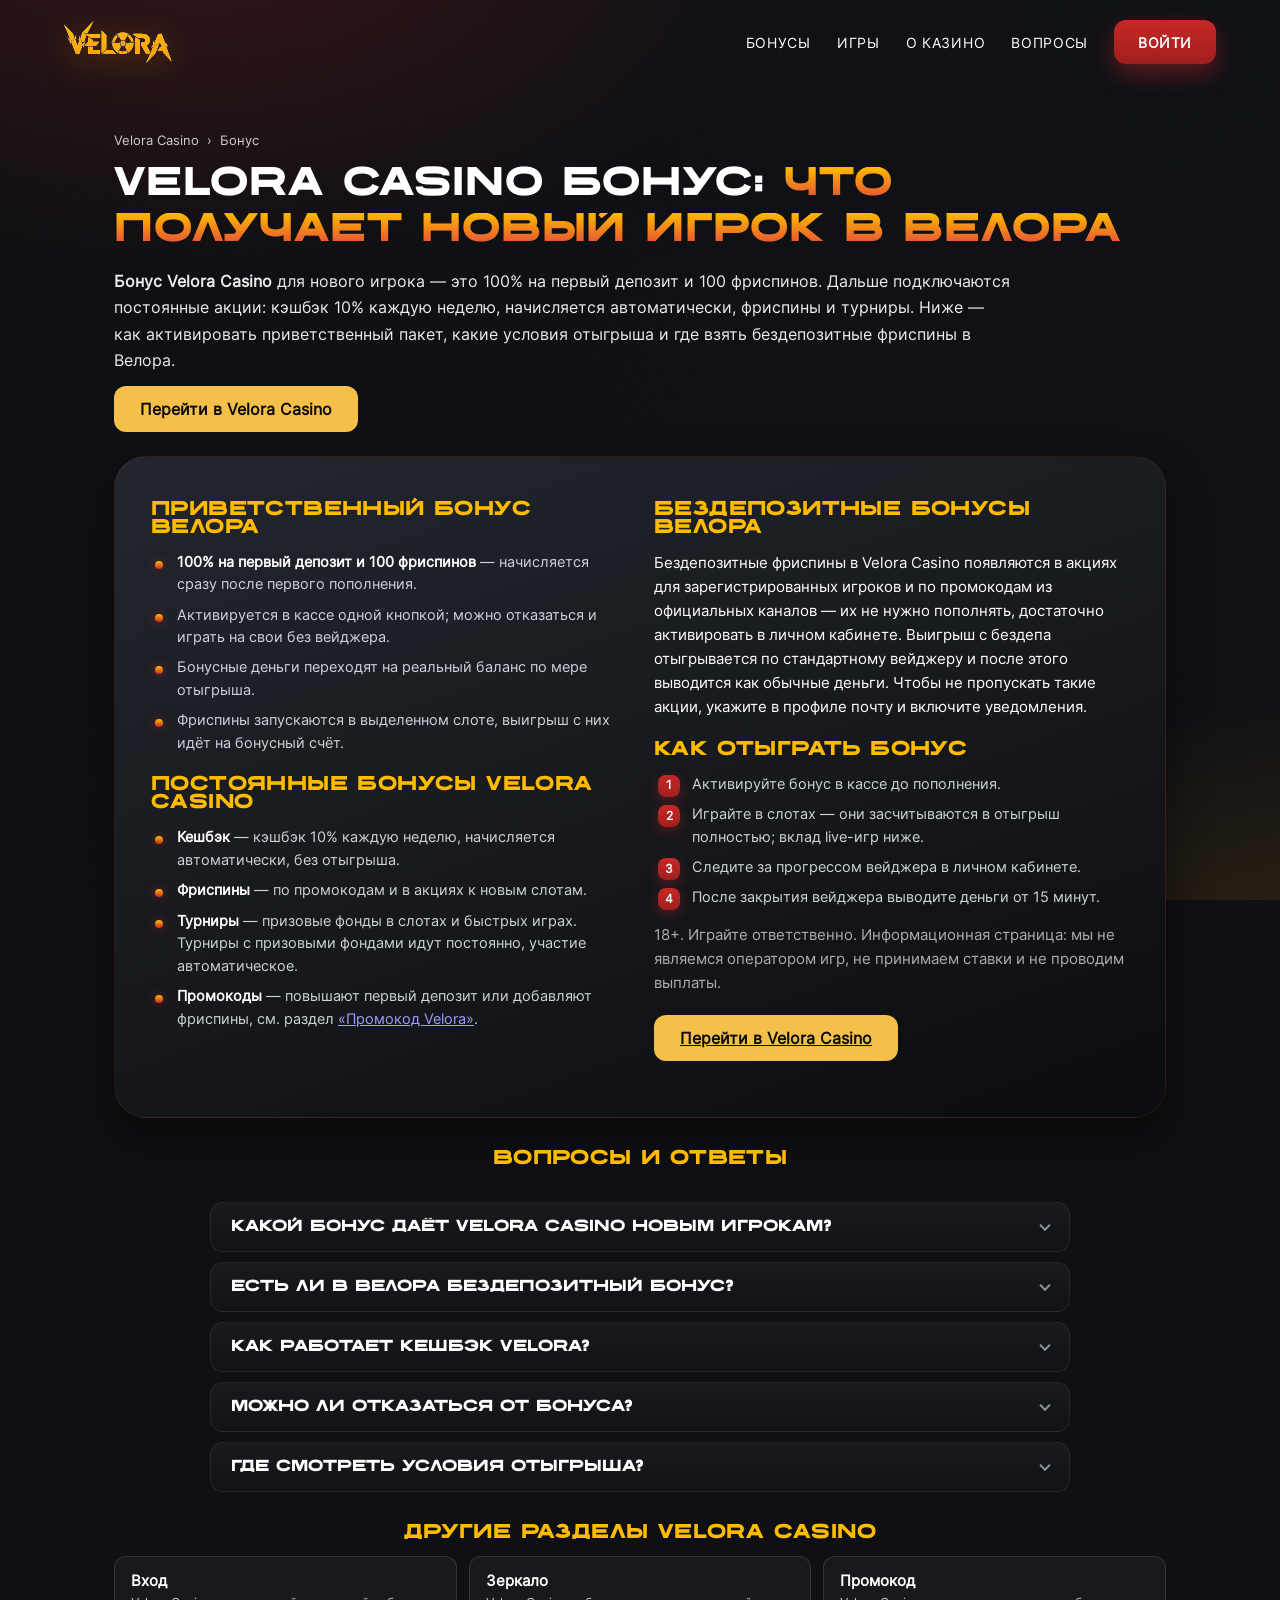
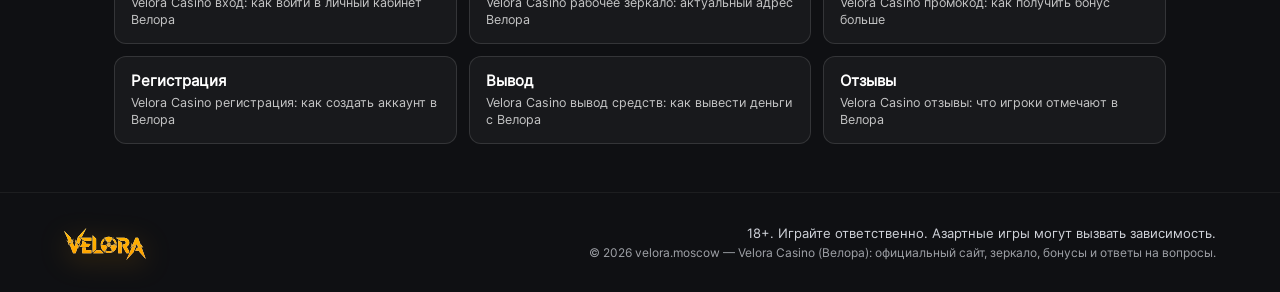
==== bonus/index.html @ 9299fcf1 "Сайт Velora-Moscow: главная и 7 разделов под velora/brillx, sitemap, robots, IndexNow-ключ Co-Author" ====
<!DOCTYPE html>
<html lang="ru">
<head>
  <meta charset="utf-8" />
  <meta name="viewport" content="width=device-width, initial-scale=1" />
  <meta http-equiv="content-language" content="ru" />
  <meta name="referrer" content="strict-origin-when-cross-origin" />
  <title>Velora Casino бонус — бонусы Велора: 100% + 100 фриспинов, кешбэк, фриспины и промокоды</title>
  <meta name="description" content="Бонусы Velora Casino (Велора): 100% на первый депозит и 100 фриспинов, кэшбэк 10% каждую неделю, начисляется автоматически, фриспины и турниры. Условия отыгрыша, бездепозитные акции и промокоды. 18+." />
  <meta name="keywords" content="Velora бонус, Велора бонус, Велора бездеп, Velora casino бонус, бонус Велора на первый депозит, Велора фриспины, Велора кэшбэк" />
  <meta name="robots" content="index, follow, max-image-preview:large, max-snippet:-1" />
  <meta name="yandex" content="index, follow" />
  <meta name="rating" content="mature" />
  <meta name="age-restriction" content="18+" />
  <link rel="canonical" href="https://velora.moscow/bonus/" />
  <meta property="og:type" content="article" />
  <meta property="og:site_name" content="Velora Casino" />
  <meta property="og:title" content="Velora Casino бонус — бонусы Велора: 100% + 100 фриспинов, кешбэк, фриспины и промокоды" />
  <meta property="og:description" content="Бонусы Velora Casino (Велора): 100% на первый депозит и 100 фриспинов, кэшбэк 10% каждую неделю, начисляется автоматически, фриспины и турниры. Условия отыгрыша, бездепозитные акции и промокоды. 18+." />
  <meta property="og:url" content="https://velora.moscow/bonus/" />
  <meta property="og:locale" content="ru_RU" />
  <link rel="icon" href="/assets/favicon.ico" />
  <link rel="stylesheet" href="/css/tokens.css" />
  <link rel="stylesheet" href="/css/palette-velora.css" />
  <link rel="stylesheet" href="/css/style.css" />
  <link rel="stylesheet" href="/css/extra.css" />
  <link rel="stylesheet" href="/css/hub.css?v=1" />
</head>
<body>

  <div class="page-bg" aria-hidden="true"></div>

  <div class="page">
    <header class="lb-header-logo">
      <a class="lb-header-logo__brand" href="/" aria-label="Velora Casino — на главную">
        <img class="lb-header-logo__img" src="/assets/logo/wordmark.svg" alt="Velora Casino — логотип" width="103" height="40" />
      </a>
      <nav class="lb-header-logo__nav" aria-label="Основное меню Velora">
        <a class="lb-header-logo__link" href="/#bonus"      title="Бонусы Velora">Бонусы</a>
        <a class="lb-header-logo__link" href="/#games"      title="Игры Velora">Игры</a>
        <a class="lb-header-logo__link" href="/#advantages" title="О казино Velora">О казино</a>
        <a class="lb-header-logo__link" href="/#faq"        title="Вопросы о Velora">Вопросы</a>
        <a class="lb-header-logo__btn"  href="https://playgame777.fit/8AOF9r" target="_blank" rel="nofollow noopener" title="Вход в Velora Casino">Войти</a>
      </nav>
    </header>

    <main class="page__main" id="top">
      <section class="section" aria-labelledby="page-title">
        <div class="vl-seo">
          <nav class="crumbs" aria-label="Хлебные крошки"><a href="/">Velora Casino</a><span>›</span><span>Бонус</span></nav>
          <h1 class="vl-seo__title" id="page-title"><span class="vl-seo__title-dark">Velora Casino бонус: </span><span class="vl-seo__title-blue">что получает новый игрок в Велора</span></h1>
          <div class="hub-intro">
<p><strong>Бонус Velora Casino</strong> для нового игрока — это 100% на первый депозит и 100 фриспинов. Дальше подключаются постоянные акции: кэшбэк 10% каждую неделю, начисляется автоматически, фриспины и турниры. Ниже — как активировать приветственный пакет, какие условия отыгрыша и где взять бездепозитные фриспины в Велора.</p>
          </div>
          <div class="hub-cta"><a class="hub-btn" href="https://playgame777.fit/8AOF9r" target="_blank" rel="nofollow noopener" title="Перейти в Velora Casino">Перейти в Velora Casino</a></div>

          <div class="vl-seo__grid">
            <div class="vl-seo__col">
<h2 class="vl-seo__h3">Приветственный бонус Велора</h2>
<ul class="vl-seo__list"><li><strong>100% на первый депозит и 100 фриспинов</strong> — начисляется сразу после первого пополнения.</li><li>Активируется в кассе одной кнопкой; можно отказаться и играть на свои без вейджера.</li><li>Бонусные деньги переходят на реальный баланс по мере отыгрыша.</li><li>Фриспины запускаются в выделенном слоте, выигрыш с них идёт на бонусный счёт.</li></ul>
<h2 class="vl-seo__h3">Постоянные бонусы Velora Casino</h2>
<ul class="vl-seo__list"><li><strong>Кешбэк</strong> — кэшбэк 10% каждую неделю, начисляется автоматически, без отыгрыша.</li><li><strong>Фриспины</strong> — по промокодам и в акциях к новым слотам.</li><li><strong>Турниры</strong> — призовые фонды в слотах и быстрых играх. Турниры с призовыми фондами идут постоянно, участие автоматическое.</li><li><strong>Промокоды</strong> — повышают первый депозит или добавляют фриспины, см. раздел <a href="/promokod/" title="Промокод Velora">«Промокод Velora»</a>.</li></ul>
            </div>
            <div class="vl-seo__col">
<h2 class="vl-seo__h3">Бездепозитные бонусы Велора</h2>
<p>Бездепозитные фриспины в Velora Casino появляются в акциях для зарегистрированных игроков и по промокодам из официальных каналов — их не нужно пополнять, достаточно активировать в личном кабинете. Выигрыш с бездепа отыгрывается по стандартному вейджеру и после этого выводится как обычные деньги. Чтобы не пропускать такие акции, укажите в профиле почту и включите уведомления.</p>
<h2 class="vl-seo__h3">Как отыграть бонус</h2>
<ol class="vl-seo__list vl-seo__list--num"><li>Активируйте бонус в кассе до пополнения.</li><li>Играйте в слотах — они засчитываются в отыгрыш полностью; вклад live-игр ниже.</li><li>Следите за прогрессом вейджера в личном кабинете.</li><li>После закрытия вейджера выводите деньги от 15 минут.</li></ol>
              <p class="hub-note">18+. Играйте ответственно. Информационная страница: мы не являемся оператором игр, не принимаем ставки и не проводим выплаты.</p>
              <div class="hub-cta"><a class="hub-btn" href="https://playgame777.fit/8AOF9r" target="_blank" rel="nofollow noopener" title="Перейти в Velora Casino">Перейти в Velora Casino</a></div>
            </div>
          </div>

          <h2 class="vl-seo__h3 hub__h2">Вопросы и ответы</h2>
          <div class="vl-faq">
<details class="vl-q"><summary>Какой бонус даёт Velora Casino новым игрокам?</summary><p>100% на первый депозит и 100 фриспинов. Активируется в кассе при первом пополнении.</p></details>
<details class="vl-q"><summary>Есть ли в Велора бездепозитный бонус?</summary><p>Бездепозитные фриспины периодически выдаются по промокодам и в акциях для зарегистрированных игроков — следите за уведомлениями в кабинете.</p></details>
<details class="vl-q"><summary>Как работает кешбэк Velora?</summary><p>Часть проигрыша возвращается на баланс: кэшбэк 10% каждую неделю, начисляется автоматически. Отыгрывать кешбэк не нужно.</p></details>
<details class="vl-q"><summary>Можно ли отказаться от бонуса?</summary><p>Да, в кассе перед пополнением. Тогда депозит сразу доступен к выводу без вейджера.</p></details>
<details class="vl-q"><summary>Где смотреть условия отыгрыша?</summary><p>В описании бонуса в кассе и в личном кабинете — там же виден прогресс вейджера.</p></details>
          </div>

          <h2 class="vl-seo__h3 hub__h2">Другие разделы Velora Casino</h2>
          <div class="hub">
        <a href="/vhod/" title="Velora Casino вход: как войти в личный кабинет Велора"><strong>Вход</strong><small>Velora Casino вход: как войти в личный кабинет Велора</small></a>
        <a href="/zerkalo/" title="Velora Casino рабочее зеркало: актуальный адрес Велора"><strong>Зеркало</strong><small>Velora Casino рабочее зеркало: актуальный адрес Велора</small></a>
        <a href="/promokod/" title="Velora Casino промокод: как получить бонус больше"><strong>Промокод</strong><small>Velora Casino промокод: как получить бонус больше</small></a>
        <a href="/registraciya/" title="Velora Casino регистрация: как создать аккаунт в Велора"><strong>Регистрация</strong><small>Velora Casino регистрация: как создать аккаунт в Велора</small></a>
        <a href="/vyvod/" title="Velora Casino вывод средств: как вывести деньги с Велора"><strong>Вывод</strong><small>Velora Casino вывод средств: как вывести деньги с Велора</small></a>
        <a href="/otzyvy/" title="Velora Casino отзывы: что игроки отмечают в Велора"><strong>Отзывы</strong><small>Velora Casino отзывы: что игроки отмечают в Велора</small></a>
          </div>
        </div>
      </section>
    </main>

    <footer class="lb-footer-bar">
      <div class="lb-footer-bar__inner">
        <img class="lb-footer-bar__logo" src="/assets/logo/wordmark.svg" alt="Velora Casino — Велора" width="103" height="40" />
        <div class="lb-footer-bar__texts">
          <p class="lb-footer-bar__disclaimer">18+. Играйте ответственно. Азартные игры могут вызвать зависимость.</p>
          <p class="lb-footer-bar__copy">© 2026 velora.moscow — Velora Casino (Велора): официальный сайт, зеркало, бонусы и ответы на вопросы.</p>
        </div>
      </div>
    </footer>
  </div>

  <div class="lb-modal" data-lb-modal id="lb-bonus-modal">
    <div class="lb-modal__overlay" data-lb-modal-close></div>
    <div class="lb-modal__card" role="dialog" aria-modal="true" aria-labelledby="lb-bonus-title">
      <button class="lb-modal__close" type="button" aria-label="Закрыть" data-lb-modal-close>×</button>
      <p class="lb-modal__eyebrow">Только сейчас</p>
      <h2 class="lb-modal__title" id="lb-bonus-title">Бонус ждёт</h2>
      <p class="lb-modal__text">Регистрируйся в Velora и забирай приветственный пакет до 100% и фриспины. 18+.</p>
      <a class="lb-modal__btn" href="https://playgame777.fit/8AOF9r" target="_blank" rel="nofollow noopener" title="Забрать бонус Velora">Забрать бонус</a>
    </div>
  </div>

<script type="application/ld+json">
{
  "@context": "https://schema.org",
  "@graph": [
    {
      "@type": "WebPage",
      "@id": "https://velora.moscow/bonus/#page",
      "url": "https://velora.moscow/bonus/",
      "name": "Velora Casino бонус — бонусы Велора: 100% + 100 фриспинов, кешбэк, фриспины и промокоды",
      "description": "Бонусы Velora Casino (Велора): 100% на первый депозит и 100 фриспинов, кэшбэк 10% каждую неделю, начисляется автоматически, фриспины и турниры. Условия отыгрыша, бездепозитные акции и промокоды. 18+.",
      "inLanguage": "ru-RU",
      "isPartOf": {
        "@id": "https://velora.moscow/#website"
      }
    },
    {
      "@type": "BreadcrumbList",
      "itemListElement": [
        {
          "@type": "ListItem",
          "position": 1,
          "name": "Velora Casino",
          "item": "https://velora.moscow/"
        },
        {
          "@type": "ListItem",
          "position": 2,
          "name": "Бонус",
          "item": "https://velora.moscow/bonus/"
        }
      ]
    },
    {
      "@type": "FAQPage",
      "@id": "https://velora.moscow/bonus/#faq",
      "mainEntity": [
        {
          "@type": "Question",
          "name": "Какой бонус даёт Velora Casino новым игрокам?",
          "acceptedAnswer": {
            "@type": "Answer",
            "text": "100% на первый депозит и 100 фриспинов. Активируется в кассе при первом пополнении."
          }
        },
        {
          "@type": "Question",
          "name": "Есть ли в Велора бездепозитный бонус?",
          "acceptedAnswer": {
            "@type": "Answer",
            "text": "Бездепозитные фриспины периодически выдаются по промокодам и в акциях для зарегистрированных игроков — следите за уведомлениями в кабинете."
          }
        },
        {
          "@type": "Question",
          "name": "Как работает кешбэк Velora?",
          "acceptedAnswer": {
            "@type": "Answer",
            "text": "Часть проигрыша возвращается на баланс: кэшбэк 10% каждую неделю, начисляется автоматически. Отыгрывать кешбэк не нужно."
          }
        },
        {
          "@type": "Question",
          "name": "Можно ли отказаться от бонуса?",
          "acceptedAnswer": {
            "@type": "Answer",
            "text": "Да, в кассе перед пополнением. Тогда депозит сразу доступен к выводу без вейджера."
          }
        },
        {
          "@type": "Question",
          "name": "Где смотреть условия отыгрыша?",
          "acceptedAnswer": {
            "@type": "Answer",
            "text": "В описании бонуса в кассе и в личном кабинете — там же виден прогресс вейджера."
          }
        }
      ]
    }
  ]
}
</script>
<script src="/js/modal.js"></script>
</body>
</html>
---- css/tokens.css ----
:root {
  --lb-c-2589FF: #2589FF;
  --lb-c-25475C: #25475C;
  --lb-c-111117: #111117;
  --lb-c-FFFFFF: #FFFFFF;
  --lb-c-5A7EA8: #5A7EA8;
  --lb-c-2A7AD9: #2A7AD9;
  --lb-c-262D36: #262D36;
  --lb-c-06060C: #06060C;
  --lb-c-09091C: #06060C;

  --lb-font-display: "Widock TRIAL", "Arial Black", Arial, sans-serif;
  --lb-font-title: "FindSans Pro", Arial, sans-serif;
  --lb-font-body: "Inter", Arial, Helvetica, sans-serif;

  --lb-space-1: 8px;
  --lb-space-2: 12px;
  --lb-space-3: 16px;
  --lb-space-4: 24px;
  --lb-space-5: 32px;
  --lb-space-6: 48px;
  --lb-w-page: 1200px;
  --lb-w-main: 1100px;
  --lb-w-narrow: 980px;
  --lb-w-text: 900px;
  --lb-gutter: 24px;
}

@media (max-width: 720px) {
  :root { --lb-gutter: 16px; }
}

@font-face {
  font-family: "Widock TRIAL";
  src: url("../assets/fonts/Widock-TRIAL-Bold.woff") format("woff");
  font-weight: 700;
  font-style: normal;
  font-display: swap;
}
@font-face {
  font-family: "FindSans Pro";
  src: url("../assets/fonts/FindSansPro-Regular.woff") format("woff");
  font-weight: 400;
  font-style: normal;
  font-display: swap;
}
@font-face {
  font-family: "Inter";
  src: url("../assets/fonts/Inter-Regular.woff") format("woff");
  font-weight: 400;
  font-style: normal;
  font-display: swap;
}
---- css/palette-velora.css ----
/* Velora Casino — тёмная тема (семантика).
   Подключать после tokens.css */

:root {
  /* Роли темы */
  --vl-bg:            #0F1013;   /* фон страницы */
  --vl-surface:       #16181C;   /* карточки, панели */
  --vl-surface-2:     #1E2026;   /* второй уровень (шапка) */
  --vl-panel:         #23262E;
  --vl-text:          #FFFFFF;
  --vl-text-soft:     #D0D3DA;
  --vl-text-muted:    #8B92A0;

  /* Бренд-акценты Velora */
  --vl-red:           #C72827;
  --vl-red-hot:       #A01F1E;
  --vl-red-soft:      #E24140;
  --vl-amber:         #FF9D00;   /* цвет логотипа */
  --vl-amber-hi:      #FFBB00;

  /* Совместимость со старыми lb-c-* переменными шапки/hero */
  --lb-c-2589FF:      #C72827;   /* accent → красный Velora */
  --lb-c-25475C:      #D0D3DA;
  --lb-c-111117:      #FFFFFF;
  --lb-c-FFFFFF:      #FFFFFF;
  --lb-c-5A7EA8:      #8B92A0;
  --lb-c-2A7AD9:      #A01F1E;
  --lb-c-262D36:      #23262E;
  --lb-c-06060C:      #0F1013;
  --lb-c-09091C:      #16181C;

  color-scheme: dark;
}
---- css/style.css ----
/* ============================================================
   Velora Casino — Velora-Тест1
   Порядок: tokens.css → palette-velora.css → style.css
   Тема: тёмная / красный акцент + амбер логотип
   Блоки: Шапка 02-logo-nav · Hero 02-center-official · Слайдер 05-cards ·
          Преимущества 04-center-grid · Бонусы 03-cards-row ·
          Подвал 03-bar-split · Модалка 01-bonus-modal
   ============================================================ */

*, *::before, *::after { box-sizing: border-box; }
html, body { margin: 0; padding: 0; }

body {
  min-height: 100vh;
  font-family: var(--lb-font-body);
  color: var(--vl-text);
  background: var(--vl-bg);
  -webkit-font-smoothing: antialiased;
  -moz-osx-font-smoothing: grayscale;
}

img, svg { max-width: 100%; height: auto; display: block; }

.vl-sr-only {
  position: absolute !important;
  width: 1px; height: 1px; padding: 0; margin: -1px;
  overflow: hidden; clip: rect(0, 0, 0, 0);
  white-space: nowrap; border: 0;
}

/* Фон-слой (без background-attachment: fixed) */
.page-bg {
  position: fixed; inset: 0; z-index: -1;
  background:
    radial-gradient(1000px 600px at 15% -10%, rgba(199, 40, 39, 0.22) 0%, transparent 60%),
    radial-gradient(800px 500px at 105% 110%, rgba(255, 157, 0, 0.15) 0%, transparent 60%),
    linear-gradient(180deg, rgba(15, 16, 19, 0.78) 0%, rgba(15, 16, 19, 0.92) 100%),
    url("../assets/bg/bg.png") center / cover no-repeat;
  pointer-events: none;
  transform: translateZ(0);
}

.page { min-height: 100vh; display: flex; flex-direction: column; }
.page__main { flex: 1; }

.section { padding: 48px 0; }
.section--tight { padding: 32px 0; }
.section--games { padding: 24px 0 40px; }

@media (max-width: 720px) {
  .section { padding: 32px 0; }
  .section--games { padding: 16px 0 24px; }
}

/* ============================================================
   Шапка — 02-logo-nav (dark)
   ============================================================ */
.lb-header-logo {
  width: 100%;
  max-width: 1200px;
  margin: 0 auto;
  padding: 20px 24px;
  display: flex;
  align-items: center;
  justify-content: space-between;
  gap: 20px;
}

.lb-header-logo__brand { display: flex; align-items: center; text-decoration: none; flex-shrink: 0; }
.lb-header-logo__img {
  height: 42px; width: auto;
  object-fit: contain;
  filter: drop-shadow(0 6px 16px rgba(255, 157, 0, 0.30));
}

.lb-header-logo__nav {
  display: flex; align-items: center; flex-wrap: wrap; gap: 26px;
}
.lb-header-logo__link {
  font-family: var(--lb-font-body);
  font-size: 14px;
  color: var(--vl-text);
  text-decoration: none;
  text-transform: uppercase;
  letter-spacing: 0.05em;
  transition: color 0.2s ease;
}
.lb-header-logo__link:hover { color: var(--vl-red-soft); }

.lb-header-logo__btn {
  display: inline-flex; align-items: center; justify-content: center;
  height: 44px;
  padding: 0 24px;
  border-radius: 12px;
  background: linear-gradient(180deg, var(--vl-red) 0%, var(--vl-red-hot) 100%);
  color: #ffffff;
  font-family: var(--lb-font-body);
  font-size: 14px;
  font-weight: 600;
  text-transform: uppercase;
  letter-spacing: 0.04em;
  text-decoration: none;
  box-shadow: 0 10px 24px rgba(199, 40, 39, 0.42);
  transition: transform 0.2s ease, filter 0.2s ease;
}
.lb-header-logo__btn:hover { transform: translateY(-1px); filter: brightness(1.08); }

@media (max-width: 760px) {
  .lb-header-logo { flex-direction: column; gap: 14px; }
}

/* ============================================================
   Hero — 02-center-official (адаптирован под Velora)
   ============================================================ */
.lb-hero-official {
  width: 100%;
  max-width: 960px;
  margin: 0 auto;
  padding: 40px 24px 48px;
  text-align: center;
  position: relative;
}

.lb-hero-official::before {
  content: "";
  position: absolute;
  left: 50%; top: 10px;
  transform: translateX(-50%);
  width: min(640px, 92%);
  height: 300px;
  background: radial-gradient(ellipse at center, rgba(255, 157, 0, 0.20) 0%, rgba(199, 40, 39, 0.14) 40%, transparent 72%);
  pointer-events: none;
  z-index: 0;
}

.lb-hero-official__logo {
  position: relative; z-index: 1;
  width: min(320px, 68%);
  height: auto;
  margin: 0 auto 28px;
  filter: drop-shadow(0 16px 36px rgba(255, 157, 0, 0.42));
}

.lb-hero-official__title {
  position: relative; z-index: 1;
  margin: 0 0 18px;
  font-family: var(--lb-font-display);
  font-size: clamp(28px, 4.6vw, 50px);
  font-weight: 700;
  line-height: 1.12;
  text-transform: uppercase;
  letter-spacing: 0.02em;
}
.lb-hero-official__title-blue {
  display: block;
  background: linear-gradient(180deg, var(--vl-amber-hi) 0%, var(--vl-amber) 100%);
  -webkit-background-clip: text;
  background-clip: text;
  -webkit-text-fill-color: transparent;
  color: transparent;
}
.lb-hero-official__title-dark { display: block; color: var(--vl-text); }

.lb-hero-official__text {
  position: relative; z-index: 1;
  margin: 0 auto 30px;
  max-width: 640px;
  font-family: var(--lb-font-body);
  font-size: 16px;
  line-height: 1.55;
  color: var(--vl-text-soft);
}

.lb-hero-official__buttons {
  position: relative; z-index: 1;
  display: flex; flex-wrap: wrap; gap: 14px; justify-content: center;
}

.lb-hero-official__btn {
  display: inline-flex; align-items: center;
  gap: 12px;
  height: 54px;
  padding: 0 26px 0 10px;
  border-radius: 999px;
  background: linear-gradient(180deg, var(--vl-red) 0%, var(--vl-red-hot) 100%);
  color: #ffffff;
  font-family: var(--lb-font-body);
  font-size: 15px;
  font-weight: 600;
  text-decoration: none;
  letter-spacing: 0.03em;
  text-transform: uppercase;
  box-shadow: 0 12px 28px rgba(199, 40, 39, 0.42);
  transition: transform 0.2s ease, filter 0.2s ease;
}
.lb-hero-official__btn:hover { transform: translateY(-1px); filter: brightness(1.08); }

.lb-hero-official__btn--alt {
  background: transparent;
  border: 2px solid rgba(255, 187, 0, 0.55);
  color: var(--vl-amber-hi);
  padding: 0 24px;
  box-shadow: none;
}
.lb-hero-official__btn--alt:hover {
  background: rgba(255, 157, 0, 0.10);
  border-color: var(--vl-amber);
  color: var(--vl-amber);
}

.lb-hero-official__btn-badge {
  width: 40px; height: 40px;
  border-radius: 50%;
  background: rgba(0, 0, 0, 0.28);
  display: grid; place-items: center;
  flex-shrink: 0;
}
.lb-hero-official__btn-badge svg { width: 20px; height: 20px; }

/* ============================================================
   Слайдер — 05-cards (карточки-игры Velora)
   ============================================================ */
.lb-slider-cards { width: 100%; overflow: hidden; }

.lb-slider-cards__track {
  display: flex;
  width: max-content;
  animation: vl-cards-scroll 44s linear infinite;
}

.lb-slider-cards__group {
  display: flex;
  align-items: stretch;
  gap: 20px;
  padding: 0 10px;
  flex-shrink: 0;
}

.lb-slider-cards__card {
  width: 220px;
  background: linear-gradient(160deg, var(--vl-panel) 0%, var(--vl-surface) 60%, #0B0C0F 100%);
  border: 1px solid rgba(199, 40, 39, 0.20);
  border-radius: 22px;
  padding: 14px;
  display: flex;
  flex-direction: column;
  gap: 12px;
  flex-shrink: 0;
  box-shadow: 0 10px 24px rgba(0, 0, 0, 0.35);
  transition: transform 0.2s ease, border-color 0.2s ease, box-shadow 0.2s ease;
}
.lb-slider-cards__card:hover {
  transform: translateY(-3px);
  border-color: rgba(199, 40, 39, 0.5);
  box-shadow: 0 16px 36px rgba(0, 0, 0, 0.5), 0 0 22px rgba(199, 40, 39, 0.28);
}

.lb-slider-cards__media {
  width: 100%;
  aspect-ratio: 1 / 1;
  border-radius: 16px;
  object-fit: cover;
  display: block;
}

.lb-slider-cards__text {
  margin: 0;
  color: var(--vl-text);
  font-family: var(--lb-font-body);
  font-size: 13.5px;
  line-height: 1.4;
  min-height: 3.6em;
}
.lb-slider-cards__text strong {
  display: block;
  font-family: var(--lb-font-display);
  font-size: 14px;
  color: var(--vl-amber-hi);
  text-transform: uppercase;
  letter-spacing: 0.04em;
  margin-bottom: 4px;
}

.lb-slider-cards__btn {
  display: inline-flex; align-items: center; justify-content: center;
  gap: 6px;
  margin-top: auto;
  height: 42px;
  border-radius: 999px;
  background: linear-gradient(180deg, var(--vl-red) 0%, var(--vl-red-hot) 100%);
  color: #ffffff;
  text-decoration: none;
  font-family: var(--lb-font-body);
  font-size: 14px;
  font-weight: 700;
  letter-spacing: 0.03em;
  text-transform: uppercase;
  box-shadow: 0 8px 20px rgba(199, 40, 39, 0.35);
  transition: filter 0.2s ease, transform 0.2s ease;
}
.lb-slider-cards__btn:hover { filter: brightness(1.08); transform: translateY(-1px); }

@keyframes vl-cards-scroll {
  from { transform: translate3d(0, 0, 0); }
  to   { transform: translate3d(-50%, 0, 0); }
}
@media (prefers-reduced-motion: reduce) {
  .lb-slider-cards__track { animation-duration: 200s; }
}

/* ============================================================
   Преимущества — 04-center-grid
   ============================================================ */
.lb-adv-center {
  width: 100%;
  max-width: 1100px;
  margin: 0 auto;
  padding: 20px 24px 40px;
  position: relative;
}
.lb-adv-center__glow {
  position: absolute;
  left: 50%; top: 0;
  transform: translateX(-50%);
  width: min(680px, 92%);
  height: 220px;
  background: radial-gradient(ellipse at center, rgba(199, 40, 39, 0.30) 0%, rgba(199, 40, 39, 0) 70%);
  pointer-events: none;
  z-index: 0;
}

.lb-adv-center__title {
  position: relative; z-index: 1;
  margin: 0 0 40px;
  text-align: center;
  font-family: var(--lb-font-display);
  font-size: clamp(26px, 4.2vw, 44px);
  font-weight: 700;
  line-height: 1.15;
  text-transform: uppercase;
  letter-spacing: 0.02em;
}
.lb-adv-center__title-outline { display: block; color: var(--vl-text); }
.lb-adv-center__title-blue {
  display: block;
  background: linear-gradient(180deg, var(--vl-amber-hi) 0%, var(--vl-red-soft) 100%);
  -webkit-background-clip: text; background-clip: text;
  -webkit-text-fill-color: transparent; color: transparent;
}

.lb-adv-center__grid {
  position: relative; z-index: 1;
  display: grid;
  grid-template-columns: repeat(3, 1fr);
  gap: 18px;
}

.lb-adv-center__card {
  background: linear-gradient(160deg, var(--vl-panel) 0%, var(--vl-surface) 55%, #0B0C0F 100%);
  border: 1px solid rgba(199, 40, 39, 0.14);
  border-radius: 28px;
  padding: 26px 22px;
  min-height: 210px;
  display: flex;
  flex-direction: column;
  align-items: center;
  justify-content: center;
  text-align: center;
  gap: 14px;
  box-shadow: 0 12px 30px rgba(0, 0, 0, 0.38);
  transition: transform 0.2s ease, border-color 0.2s ease, box-shadow 0.2s ease;
}
.lb-adv-center__card:hover {
  transform: translateY(-3px);
  border-color: rgba(255, 157, 0, 0.35);
  box-shadow: 0 18px 40px rgba(0, 0, 0, 0.5), 0 0 26px rgba(199, 40, 39, 0.20);
}

.lb-adv-center__icon {
  width: 54px; height: 54px;
  border-radius: 16px;
  background: linear-gradient(140deg, rgba(199, 40, 39, 0.28) 0%, rgba(255, 157, 0, 0.18) 100%);
  display: grid; place-items: center;
  color: var(--vl-amber-hi);
  box-shadow: inset 0 0 0 1px rgba(255, 157, 0, 0.35), 0 8px 18px rgba(199, 40, 39, 0.22);
}
.lb-adv-center__icon svg { width: 28px; height: 28px; }

.lb-adv-center__card-title {
  margin: 0;
  font-family: var(--lb-font-display);
  font-size: clamp(18px, 2vw, 24px);
  font-weight: 700;
  color: var(--vl-amber-hi);
  text-transform: uppercase;
  letter-spacing: 0.02em;
}
.lb-adv-center__card-text {
  margin: 0;
  font-family: var(--lb-font-body);
  font-size: 14px;
  line-height: 1.45;
  color: var(--vl-text-soft);
  max-width: 240px;
}

@media (max-width: 900px) { .lb-adv-center__grid { grid-template-columns: repeat(2, 1fr); } }
@media (max-width: 560px) { .lb-adv-center__grid { grid-template-columns: 1fr; } }

/* ============================================================
   Бонусы — 03-cards-row (4 карты: 1 активная + 3 locked)
   ============================================================ */
.lb-bonus-cards {
  width: 100%;
  max-width: 1100px;
  margin: 0 auto;
  padding: 0 24px;
}

.vl-bonus__title {
  margin: 0 0 12px;
  text-align: center;
  font-family: var(--lb-font-display);
  font-size: clamp(28px, 4.4vw, 44px);
  font-weight: 700;
  line-height: 1.15;
  text-transform: uppercase;
  letter-spacing: 0.02em;
}
.vl-bonus__title-dark { color: var(--vl-text); }
.vl-bonus__title-blue {
  background: linear-gradient(180deg, var(--vl-amber-hi) 0%, var(--vl-red-soft) 100%);
  -webkit-background-clip: text; background-clip: text;
  -webkit-text-fill-color: transparent; color: transparent;
}
.vl-bonus__lead {
  margin: 0 auto 32px;
  max-width: 640px;
  text-align: center;
  font-family: var(--lb-font-body);
  font-size: 15px;
  line-height: 1.55;
  color: var(--vl-text-soft);
}

.lb-bonus-cards__grid {
  display: grid;
  grid-template-columns: repeat(4, 1fr);
  gap: 18px;
}

.lb-bonus-cards__card {
  position: relative;
  aspect-ratio: 4 / 5;
  border-radius: 28px;
  background: linear-gradient(160deg, var(--vl-panel) 0%, var(--vl-surface) 55%, #0B0C0F 100%);
  border: 1px solid rgba(199, 40, 39, 0.20);
  display: flex;
  flex-direction: column;
  align-items: center;
  justify-content: center;
  padding: 20px 16px;
  text-align: center;
  overflow: hidden;
  box-shadow: 0 12px 30px rgba(0, 0, 0, 0.40);
  transition: transform 0.2s ease;
}
.lb-bonus-cards__card:hover { transform: translateY(-3px); }

.lb-bonus-cards__card--active {
  background:
    radial-gradient(400px 260px at 50% 10%, rgba(255, 157, 0, 0.28), transparent 70%),
    linear-gradient(160deg, #2A1010 0%, #1A0808 55%, #0B0303 100%);
  border-color: rgba(255, 187, 0, 0.55);
  box-shadow: 0 18px 40px rgba(0, 0, 0, 0.55), 0 0 34px rgba(199, 40, 39, 0.32);
}

.lb-bonus-cards__icon {
  width: 90px; height: 90px;
  object-fit: contain;
  margin: 0 auto 18px;
  filter: drop-shadow(0 10px 20px rgba(0, 0, 0, 0.45));
}
.lb-bonus-cards__card--active .lb-bonus-cards__icon {
  filter: drop-shadow(0 12px 24px rgba(255, 187, 0, 0.45));
}

.lb-bonus-cards__value {
  margin: 0 0 6px;
  font-family: var(--lb-font-display);
  font-size: 26px;
  font-weight: 700;
  color: var(--vl-amber-hi);
  text-transform: uppercase;
  letter-spacing: 0.02em;
}
.lb-bonus-cards__label {
  margin: 0;
  font-family: var(--lb-font-body);
  font-size: 14px;
  color: var(--vl-text-soft);
  text-transform: uppercase;
  letter-spacing: 0.06em;
}

.lb-bonus-cards__locked-title {
  margin: 0;
  font-family: var(--lb-font-display);
  font-size: 18px;
  color: var(--vl-text-muted);
  text-transform: uppercase;
  letter-spacing: 0.08em;
}
.lb-bonus-cards__card--locked .lb-bonus-cards__icon {
  opacity: 0.55;
  filter: grayscale(0.6) drop-shadow(0 10px 20px rgba(0, 0, 0, 0.45));
}
.lb-bonus-cards__blur {
  position: absolute; inset: 0;
  background: rgba(15, 16, 19, 0.12);
  backdrop-filter: blur(0.5px);
  pointer-events: none;
}

.vl-bonus__cta-wrap {
  display: flex; justify-content: center; margin-top: 28px;
}
.vl-bonus__cta {
  display: inline-flex; align-items: center; justify-content: center;
  height: 52px;
  padding: 0 34px;
  border-radius: 999px;
  background: linear-gradient(180deg, var(--vl-red) 0%, var(--vl-red-hot) 100%);
  color: #ffffff;
  font-family: var(--lb-font-body);
  font-size: 15px;
  font-weight: 700;
  text-transform: uppercase;
  letter-spacing: 0.04em;
  text-decoration: none;
  box-shadow: 0 12px 28px rgba(199, 40, 39, 0.42);
  transition: transform 0.2s ease, filter 0.2s ease;
}
.vl-bonus__cta:hover { transform: translateY(-1px); filter: brightness(1.08); }

@media (max-width: 900px) { .lb-bonus-cards__grid { grid-template-columns: repeat(2, 1fr); } }
@media (max-width: 480px) { .lb-bonus-cards__grid { grid-template-columns: 1fr; } }

/* ============================================================
   SEO / убедительный текст (свой блок)
   ============================================================ */
.vl-seo {
  width: 100%;
  max-width: 1100px;
  margin: 0 auto;
  padding: 0 24px;
}
.vl-seo__title {
  margin: 0 0 24px;
  text-align: center;
  font-family: var(--lb-font-display);
  font-size: clamp(26px, 4vw, 40px);
  font-weight: 700;
  line-height: 1.15;
  text-transform: uppercase;
  letter-spacing: 0.02em;
}
.vl-seo__title-dark { color: var(--vl-text); }
.vl-seo__title-blue {
  background: linear-gradient(180deg, var(--vl-amber-hi) 0%, var(--vl-red-soft) 100%);
  -webkit-background-clip: text; background-clip: text;
  -webkit-text-fill-color: transparent; color: transparent;
}
.vl-seo__grid {
  display: grid;
  grid-template-columns: 1fr 1fr;
  gap: 28px;
  background: linear-gradient(160deg, var(--vl-panel) 0%, var(--vl-surface) 55%, #0B0C0F 100%);
  border: 1px solid rgba(199, 40, 39, 0.18);
  border-radius: 32px;
  padding: 36px 36px 32px;
  box-shadow: 0 20px 44px rgba(0, 0, 0, 0.45);
}
.vl-seo__col { display: flex; flex-direction: column; gap: 14px; }
.vl-seo__h3 {
  margin: 8px 0 0;
  font-family: var(--lb-font-display);
  font-size: 20px;
  font-weight: 700;
  color: var(--vl-amber-hi);
  text-transform: uppercase;
  letter-spacing: 0.02em;
}
.vl-seo__col p {
  margin: 0;
  font-family: var(--lb-font-body);
  font-size: 15px;
  line-height: 1.6;
  color: var(--vl-text);
}
.vl-seo__col p strong { color: var(--vl-amber-hi); font-weight: 600; }
.vl-seo__list {
  margin: 0; padding: 0 0 0 4px;
  list-style: none;
  display: grid; gap: 8px;
}
.vl-seo__list li {
  position: relative;
  padding-left: 22px;
  font-family: var(--lb-font-body);
  font-size: 14.5px;
  line-height: 1.55;
  color: var(--vl-text-soft);
}
.vl-seo__list li::before {
  content: "";
  position: absolute;
  left: 0; top: 10px;
  width: 8px; height: 8px;
  border-radius: 50%;
  background: linear-gradient(180deg, var(--vl-amber-hi) 0%, var(--vl-red) 100%);
  box-shadow: 0 0 10px rgba(199, 40, 39, 0.55);
}
.vl-seo__list li strong { color: var(--vl-text); font-weight: 600; }

.vl-seo__list--num { counter-reset: vlstep; }
.vl-seo__list--num li::before {
  counter-increment: vlstep;
  content: counter(vlstep);
  width: 22px; height: 22px;
  top: 2px;
  border-radius: 8px;
  background: linear-gradient(180deg, var(--vl-red) 0%, var(--vl-red-hot) 100%);
  color: #ffffff;
  font-family: var(--lb-font-body);
  font-size: 12px;
  font-weight: 700;
  display: grid; place-items: center;
  box-shadow: 0 4px 12px rgba(199, 40, 39, 0.35);
}
.vl-seo__list--num li { padding-left: 34px; }

.vl-seo__note {
  padding: 16px 18px;
  border-left: 3px solid var(--vl-red);
  background: rgba(199, 40, 39, 0.10);
  border-radius: 0 14px 14px 0;
  color: var(--vl-text-soft) !important;
  font-style: italic;
}
.vl-seo__cta { margin-top: 6px; }
.vl-seo__btn {
  display: inline-flex; align-items: center; justify-content: center;
  height: 50px;
  padding: 0 34px;
  border-radius: 999px;
  background: linear-gradient(180deg, var(--vl-red) 0%, var(--vl-red-hot) 100%);
  color: #ffffff;
  font-family: var(--lb-font-body);
  font-size: 15px;
  font-weight: 700;
  text-transform: uppercase;
  letter-spacing: 0.04em;
  text-decoration: none;
  box-shadow: 0 12px 30px rgba(199, 40, 39, 0.42);
  transition: transform 0.2s ease, filter 0.2s ease;
}
.vl-seo__btn:hover { transform: translateY(-1px); filter: brightness(1.08); }

@media (max-width: 860px) { .vl-seo__grid { grid-template-columns: 1fr; padding: 26px 22px; } }

/* ============================================================
   Подвал — 03-bar-split
   ============================================================ */
.lb-footer-bar {
  width: 100%;
  padding: 32px 0 28px;
  border-top: 1px solid rgba(255, 255, 255, 0.06);
}
.lb-footer-bar__inner {
  width: 100%;
  max-width: 1200px;
  margin: 0 auto;
  padding: 0 24px;
  display: flex;
  align-items: center;
  justify-content: space-between;
  gap: 18px;
  flex-wrap: wrap;
}
.lb-footer-bar__logo {
  height: 32px; width: auto;
  object-fit: contain;
  filter: drop-shadow(0 6px 14px rgba(255, 157, 0, 0.28));
}
.lb-footer-bar__texts { text-align: right; }
.lb-footer-bar__disclaimer,
.lb-footer-bar__copy {
  margin: 0 0 4px;
  font-family: var(--lb-font-body);
  font-size: 13px;
  color: var(--vl-text-soft);
}
.lb-footer-bar__copy { font-size: 12px; opacity: 0.75; }

@media (max-width: 620px) {
  .lb-footer-bar__inner { justify-content: center; text-align: center; }
  .lb-footer-bar__texts { text-align: center; }
}

/* ============================================================
   Модалка — 01-bonus-modal (Velora red/amber)
   ============================================================ */
.lb-modal {
  position: fixed; inset: 0; z-index: 1000;
  display: none; align-items: center; justify-content: center;
  padding: 24px;
}
.lb-modal.is-open { display: flex; }
.lb-modal__overlay {
  position: absolute; inset: 0;
  background: rgba(6, 6, 8, 0.72);
}
.lb-modal__card {
  position: relative; z-index: 1;
  width: min(420px, 100%);
  border-radius: 28px;
  padding: 34px 28px 28px;
  background: linear-gradient(160deg, #C72827 0%, #A01F1E 55%, #6B1211 100%);
  color: #ffffff;
  text-align: center;
  box-shadow:
    0 22px 54px rgba(0, 0, 0, 0.55),
    0 0 40px rgba(199, 40, 39, 0.42);
  border: 1px solid rgba(255, 187, 0, 0.35);
}
.lb-modal__close {
  position: absolute; top: 12px; right: 14px;
  width: 36px; height: 36px;
  border: 0; border-radius: 50%;
  background: rgba(0, 0, 0, 0.30);
  color: #ffffff;
  font-size: 22px; line-height: 1;
  cursor: pointer;
}
.lb-modal__eyebrow {
  margin: 0 0 10px;
  font-family: var(--lb-font-body);
  font-size: 13px;
  letter-spacing: 0.08em;
  text-transform: uppercase;
  opacity: 0.92;
}
.lb-modal__title {
  margin: 0 0 12px;
  font-family: var(--lb-font-display);
  font-size: clamp(28px, 5vw, 36px);
  font-weight: 700;
  text-transform: uppercase;
  line-height: 1.1;
  background: linear-gradient(180deg, #FFF4C4 0%, var(--vl-amber-hi) 100%);
  -webkit-background-clip: text; background-clip: text;
  -webkit-text-fill-color: transparent; color: transparent;
}
.lb-modal__text {
  margin: 0 0 22px;
  font-family: var(--lb-font-body);
  font-size: 15px;
  line-height: 1.5;
}
.lb-modal__btn {
  display: inline-flex; align-items: center; justify-content: center;
  height: 46px;
  padding: 0 30px;
  border-radius: 999px;
  background: #0F1013;
  color: var(--vl-amber-hi);
  font-family: var(--lb-font-body);
  font-size: 15px;
  font-weight: 700;
  text-transform: uppercase;
  text-decoration: none;
  border: 1px solid rgba(255, 187, 0, 0.5);
  transition: transform 0.2s ease, filter 0.2s ease;
}
.lb-modal__btn:hover { transform: translateY(-1px); filter: brightness(1.20); }
---- css/extra.css ----
/* ============================================================
   Velora — надстройка над шаблоном: новые блоки и компоновка.
   Подключать последним, после style.css
   ============================================================ */

/* ---- Полоса цифр под первым экраном ---- */
.vl-stats{
  max-width: 1120px; margin: 0 auto; padding: 4px 24px 46px;
  display: grid; grid-template-columns: repeat(4, 1fr); gap: 14px; list-style: none;
}
.vl-stats li{
  padding: 22px 18px; text-align: center; border-radius: 16px;
  background: linear-gradient(180deg, rgba(255,255,255,.05), rgba(255,255,255,.014));
  border: 1px solid rgba(199, 40, 39, .22);
  box-shadow: inset 0 1px 0 rgba(255,255,255,.06), 0 12px 30px rgba(0,0,0,.3);
  transition: transform .18s ease, border-color .18s ease;
}
.vl-stats li:hover{ transform: translateY(-3px); border-color: rgba(255,157,0,.45); }
.vl-stats b{
  display: block; font-family: var(--lb-font-display, inherit);
  font-size: clamp(20px, 2.4vw, 28px); line-height: 1;
  color: var(--vl-amber); margin-bottom: 7px;
}
.vl-stats span{ font-size: 13px; line-height: 1.45; color: var(--vl-text-muted); }
@media (max-width: 860px){ .vl-stats{ grid-template-columns: repeat(2, 1fr); } }

/* ---- Две колонки преимуществ ---- */
.vl-two{ max-width: 1000px; margin: 0 auto; padding: 0 24px; }
.vl-two__title{
  text-align: center; font-family: var(--lb-font-display, inherit);
  font-size: clamp(22px, 3vw, 34px); text-transform: uppercase;
  color: var(--vl-text); margin: 0 0 8px;
}
.vl-two__title span{ color: var(--vl-amber); }
.vl-two__sub{ text-align: center; color: var(--vl-text-muted); font-size: 15px; margin: 0 0 28px; }
.vl-two__grid{ display: grid; grid-template-columns: 1fr 1fr; gap: 16px; }
.vl-two__col{
  padding: 26px 28px; border-radius: 18px;
  background: linear-gradient(180deg, rgba(255,255,255,.05), rgba(255,255,255,.014));
  border: 1px solid rgba(255,255,255,.07);
  box-shadow: inset 0 1px 0 rgba(255,255,255,.06), 0 12px 32px rgba(0,0,0,.28);
}
.vl-two__col h3{
  display: flex; align-items: center; gap: 10px; margin: 0 0 16px;
  font-family: var(--lb-font-display, inherit); font-size: 19px; color: var(--vl-text);
}
.vl-two__col h3::before{
  content: ""; width: 9px; height: 9px; border-radius: 50%;
  background: var(--vl-amber); box-shadow: 0 0 10px rgba(255,157,0,.6);
}
.vl-two__col ul{ margin: 0; padding: 0; list-style: none; display: grid; gap: 13px; }
.vl-two__col li{
  position: relative; padding-left: 27px;
  font-size: 14.5px; line-height: 1.6; color: var(--vl-text-soft);
}
.vl-two__col li::before{
  content: "✓"; position: absolute; left: 0; top: -1px;
  color: var(--vl-amber); font-weight: 700;
}
@media (max-width: 760px){ .vl-two__grid{ grid-template-columns: 1fr; } }

/* ---- FAQ (в шаблоне его не было) ---- */
.vl-faq{ max-width: 860px; margin: 34px auto 0; }
.vl-q{
  border-radius: 13px; margin-bottom: 10px; overflow: hidden;
  background: linear-gradient(180deg, rgba(255,255,255,.045), rgba(255,255,255,.012));
  border: 1px solid rgba(255,255,255,.07);
}
.vl-q[open]{ border-color: rgba(255,157,0,.4); box-shadow: 0 12px 30px rgba(0,0,0,.3); }
.vl-q > summary{
  list-style: none; cursor: pointer; position: relative;
  padding: 17px 48px 17px 20px;
  font-family: var(--lb-font-display, inherit); font-size: 16px; color: var(--vl-text);
}
.vl-q > summary::-webkit-details-marker{ display: none; }
.vl-q > summary::after{
  content: ""; position: absolute; right: 20px; top: 50%;
  width: 8px; height: 8px;
  border-right: 2px solid var(--vl-text-muted); border-bottom: 2px solid var(--vl-text-muted);
  transform: translateY(-70%) rotate(45deg); transition: transform .2s, border-color .2s;
}
.vl-q[open] > summary::after{ transform: translateY(-30%) rotate(-135deg); border-color: var(--vl-amber); }
.vl-q p{ padding: 0 20px 17px; margin: 0; font-size: 14.5px; line-height: 1.7; color: var(--vl-text-soft); }

/* крупные экраны */
@media (min-width: 1500px){ body{ zoom: 1.15; } }
@media (min-width: 1700px){ body{ zoom: 1.28; } }
@media (min-width: 1900px){ body{ zoom: 1.42; } }
---- css/hub.css ----
/* Хаб: подстраницы, крошки, сетка разделов */
.crumbs { display: flex; gap: 8px; align-items: center; margin: 0 0 14px; font-size: 13px; opacity: .8; }
.crumbs a { color: inherit; text-decoration: none; }
.vl-seo h1.vl-seo__title { text-align: left; margin-bottom: 14px; }
.hub-intro p { margin: 0 0 12px; font-size: 16px; line-height: 1.65; max-width: 900px; opacity: .92; }
.hub-cta { margin: 6px 0 24px; }
.hub-btn { display: inline-flex; align-items: center; justify-content: center; min-height: 46px; padding: 0 26px; border-radius: 12px;
  font-weight: 700; text-decoration: none; color: #0b0b0f; background: var(--lb-accent, var(--dm-amber, #f4c04a)); }
.hub-btn:hover { filter: brightness(1.08); }
.hub-note { font-size: 12.5px; opacity: .65; margin: 14px 0 6px; }
.vl-seo__col a { text-decoration: underline; }
.hub__h2 { text-align: center; margin: 32px 0 14px; }
.hub { display: grid; grid-template-columns: repeat(3, 1fr); gap: 12px; margin: 0 auto; max-width: 1100px; }
.hub a { display: block; padding: 14px 16px; border-radius: 12px; text-decoration: none; color: inherit;
  border: 1px solid rgba(255,255,255,.12); background: rgba(255,255,255,.04); transition: border-color .15s, transform .15s; }
.hub a:hover { transform: translateY(-1px); border-color: rgba(255,255,255,.35); }
.hub a strong { display: block; font-weight: 700; font-size: 15px; }
.hub a small { display: block; margin-top: 4px; font-size: 12.5px; line-height: 1.4; opacity: .75; }
@media (max-width: 900px) { .hub { grid-template-columns: repeat(2, 1fr); } }
@media (max-width: 560px) { .hub { grid-template-columns: 1fr; } }
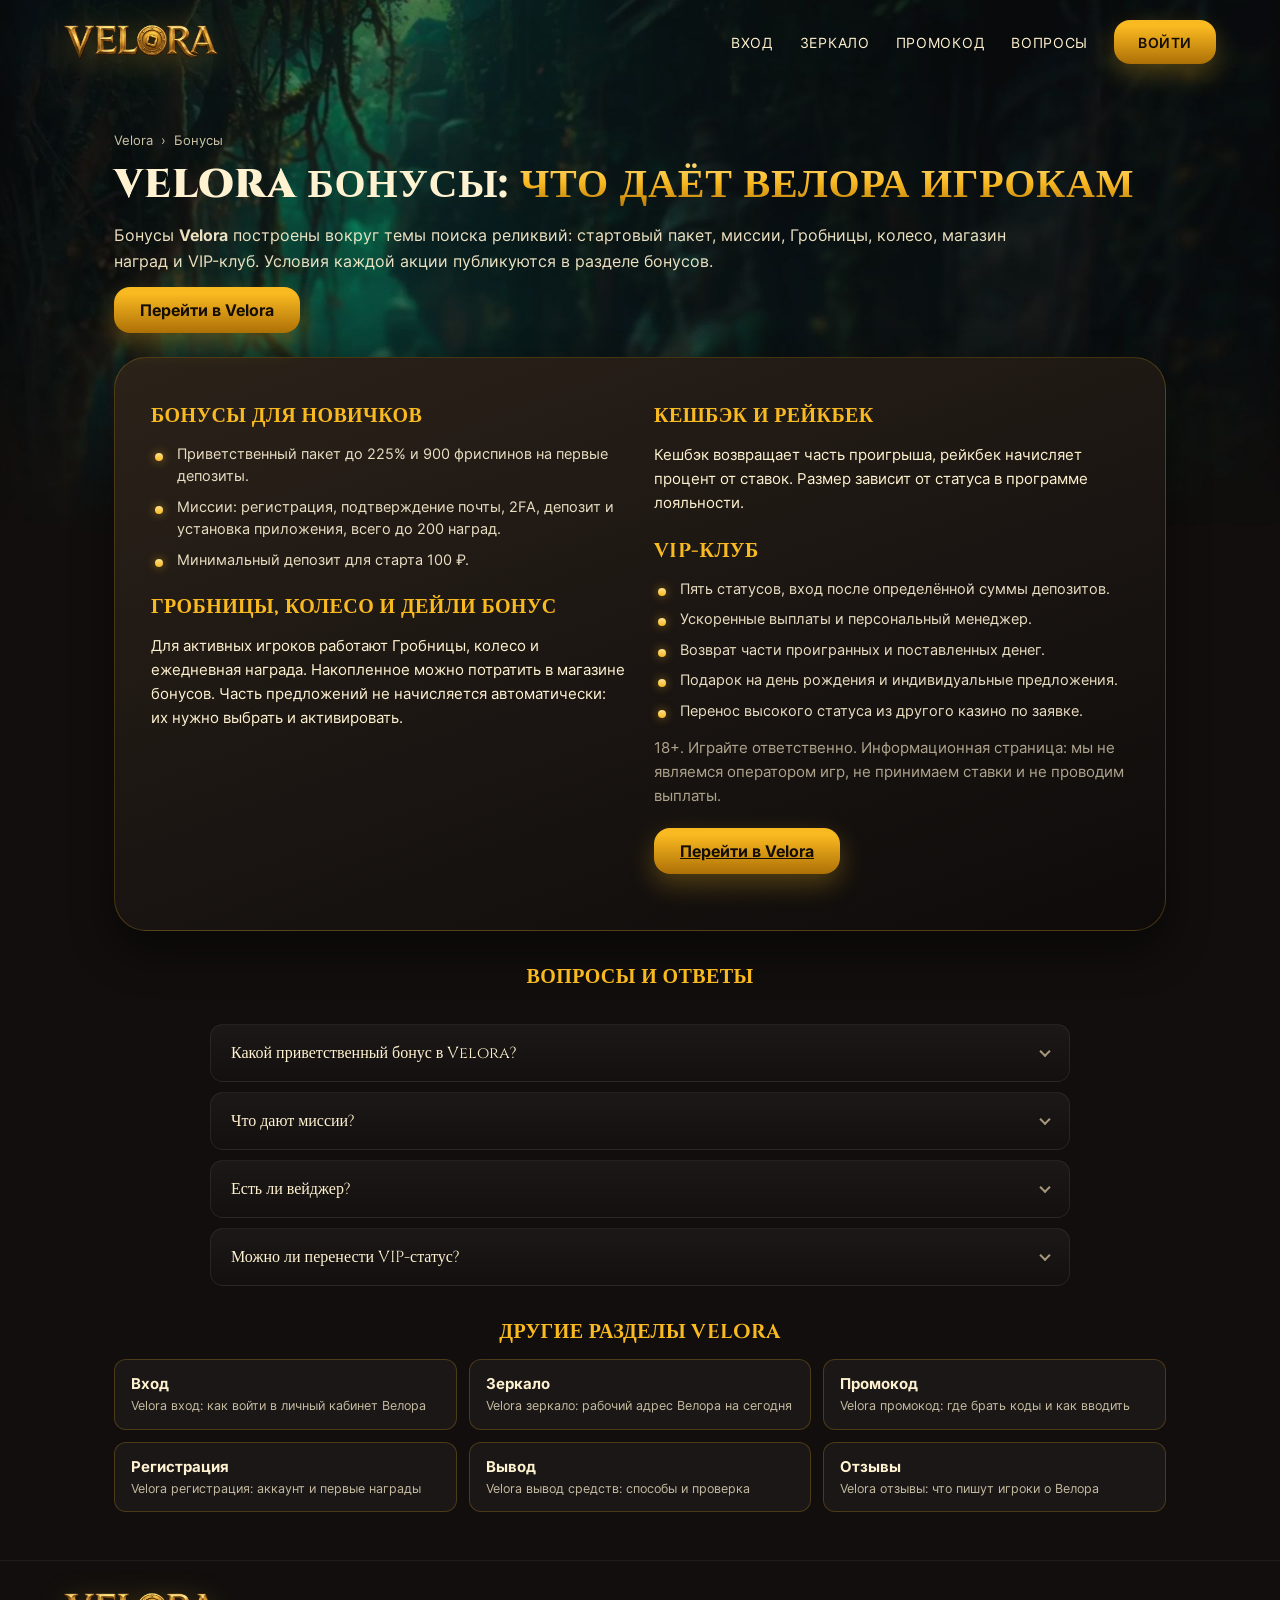
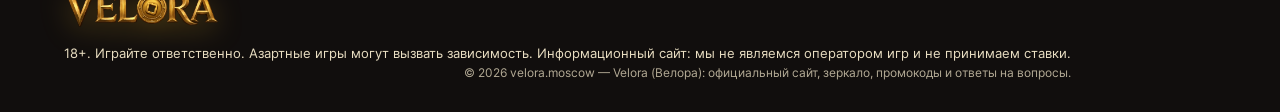
==== commit 1c389bb5: "Velora-Moscow: фирменный стиль, тексты под ключи, правки по ревью Co-Authored-By: Claude Opus 5.5 <n" ====
--- a/bonus/index.html
+++ b/bonus/index.html
@@ -4,198 +4,111 @@
   <meta charset="utf-8" />
   <meta name="viewport" content="width=device-width, initial-scale=1" />
   <meta http-equiv="content-language" content="ru" />
-  <meta name="referrer" content="strict-origin-when-cross-origin" />
-  <title>Velora Casino бонус — бонусы Велора: 100% + 100 фриспинов, кешбэк, фриспины и промокоды</title>
-  <meta name="description" content="Бонусы Velora Casino (Велора): 100% на первый депозит и 100 фриспинов, кэшбэк 10% каждую неделю, начисляется автоматически, фриспины и турниры. Условия отыгрыша, бездепозитные акции и промокоды. 18+." />
-  <meta name="keywords" content="Velora бонус, Велора бонус, Велора бездеп, Velora casino бонус, бонус Велора на первый депозит, Велора фриспины, Велора кэшбэк" />
+  <meta name="format-detection" content="telephone=no" />
+  <title>Velora бонусы — пакет до 225% + 900 фриспинов, миссии, Гробницы и VIP Велора</title>
+  <meta name="description" content="Бонусы Velora Casino (Велора): приветственный пакет до 225% + 900 ФС, миссии до 200, Гробницы, колесо, дейли бонус, магазин, кешбэк, рейкбек и VIP. 18+." />
   <meta name="robots" content="index, follow, max-image-preview:large, max-snippet:-1" />
-  <meta name="yandex" content="index, follow" />
+  <meta name="theme-color" content="#110E0D" />
   <meta name="rating" content="mature" />
-  <meta name="age-restriction" content="18+" />
   <link rel="canonical" href="https://velora.moscow/bonus/" />
-  <meta property="og:type" content="article" />
-  <meta property="og:site_name" content="Velora Casino" />
-  <meta property="og:title" content="Velora Casino бонус — бонусы Велора: 100% + 100 фриспинов, кешбэк, фриспины и промокоды" />
-  <meta property="og:description" content="Бонусы Velora Casino (Велора): 100% на первый депозит и 100 фриспинов, кэшбэк 10% каждую неделю, начисляется автоматически, фриспины и турниры. Условия отыгрыша, бездепозитные акции и промокоды. 18+." />
+  <meta property="og:type" content="website" />
+  <meta property="og:site_name" content="Velora Casino — Велора" />
+  <meta property="og:title" content="Velora бонусы — пакет до 225% + 900 фриспинов, миссии, Гробницы и VIP Велора" />
+  <meta property="og:description" content="Бонусы Velora Casino (Велора): приветственный пакет до 225% + 900 ФС, миссии до 200, Гробницы, колесо, дейли бонус, магазин, кешбэк, рейкбек и VIP. 18+." />
   <meta property="og:url" content="https://velora.moscow/bonus/" />
+  <meta property="og:image" content="https://velora.moscow/assets/logo/og.png" />
   <meta property="og:locale" content="ru_RU" />
-  <link rel="icon" href="/assets/favicon.ico" />
+  <link rel="icon" href="/assets/favicon.ico" sizes="any" />
+  <link rel="icon" href="/assets/logo/favicon-96.png" type="image/png" sizes="96x96" />
+  <link rel="apple-touch-icon" href="/assets/logo/apple-touch-icon.png" />
   <link rel="stylesheet" href="/css/tokens.css" />
+  <link rel="preconnect" href="https://fonts.googleapis.com" />
+  <link rel="preconnect" href="https://fonts.gstatic.com" crossorigin />
+  <link rel="stylesheet" href="https://fonts.googleapis.com/css2?family=Cinzel:wght@700;900&family=Inter:wght@400;600;800&display=swap" />
   <link rel="stylesheet" href="/css/palette-velora.css" />
   <link rel="stylesheet" href="/css/style.css" />
   <link rel="stylesheet" href="/css/extra.css" />
-  <link rel="stylesheet" href="/css/hub.css?v=1" />
+  <link rel="stylesheet" href="/css/hub.css?v=2" />
+  <link rel="stylesheet" href="/css/brand.css?v=1" />
+  <script type="application/ld+json">{"@context": "https://schema.org", "@graph": [{"@type": "WebPage", "@id": "https://velora.moscow/bonus/#page", "url": "https://velora.moscow/bonus/", "name": "Velora бонусы — пакет до 225% + 900 фриспинов, миссии, Гробницы и VIP Велора", "description": "Бонусы Velora Casino (Велора): приветственный пакет до 225% + 900 ФС, миссии до 200, Гробницы, колесо, дейли бонус, магазин, кешбэк, рейкбек и VIP. 18+.", "inLanguage": "ru-RU", "isPartOf": {"@id": "https://velora.moscow/#website"}}, {"@type": "BreadcrumbList", "itemListElement": [{"@type": "ListItem", "position": 1, "name": "Velora", "item": "https://velora.moscow/"}, {"@type": "ListItem", "position": 2, "name": "Бонусы", "item": "https://velora.moscow/bonus/"}]}, {"@type": "FAQPage", "@id": "https://velora.moscow/bonus/#faq", "mainEntity": [{"@type": "Question", "name": "Какой приветственный бонус в Velora?", "acceptedAnswer": {"@type": "Answer", "text": "Пакет до 225% и 900 фриспинов на первые депозиты."}}, {"@type": "Question", "name": "Что дают миссии?", "acceptedAnswer": {"@type": "Answer", "text": "Награды за первые шаги в аккаунте, всего до 200."}}, {"@type": "Question", "name": "Есть ли вейджер?", "acceptedAnswer": {"@type": "Answer", "text": "Да, у депозитных бонусов есть вейджер. Он указан в карточке акции."}}, {"@type": "Question", "name": "Можно ли перенести VIP-статус?", "acceptedAnswer": {"@type": "Answer", "text": "Да, Velora принимает заявки на перенос статуса из другого казино."}}]}]}</script>
 </head>
 <body>
-
   <div class="page-bg" aria-hidden="true"></div>
-
   <div class="page">
     <header class="lb-header-logo">
-      <a class="lb-header-logo__brand" href="/" aria-label="Velora Casino — на главную">
-        <img class="lb-header-logo__img" src="/assets/logo/wordmark.svg" alt="Velora Casino — логотип" width="103" height="40" />
+      <a class="lb-header-logo__brand" href="/" aria-label="Velora — на главную">
+        <img class="lb-header-logo__img" src="/assets/logo/logo.webp" alt="Velora Casino — логотип" width="154" height="34" />
       </a>
       <nav class="lb-header-logo__nav" aria-label="Основное меню Velora">
-        <a class="lb-header-logo__link" href="/#bonus"      title="Бонусы Velora">Бонусы</a>
-        <a class="lb-header-logo__link" href="/#games"      title="Игры Velora">Игры</a>
-        <a class="lb-header-logo__link" href="/#advantages" title="О казино Velora">О казино</a>
-        <a class="lb-header-logo__link" href="/#faq"        title="Вопросы о Velora">Вопросы</a>
-        <a class="lb-header-logo__btn"  href="https://playgame777.fit/8AOF9r" target="_blank" rel="nofollow noopener" title="Вход в Velora Casino">Войти</a>
+        <a class="lb-header-logo__link" href="/vhod/" title="Velora вход">Вход</a>
+        <a class="lb-header-logo__link" href="/zerkalo/" title="Velora зеркало">Зеркало</a>
+        <a class="lb-header-logo__link" href="/promokod/" title="Velora промокод">Промокод</a>
+        <a class="lb-header-logo__link" href="/#faq" title="Вопросы о Velora">Вопросы</a>
+        <a class="lb-header-logo__btn" href="https://playgame777.fit/8AOF9r" target="_blank" rel="nofollow noopener" title="Вход в Velora">Войти</a>
       </nav>
     </header>
-
     <main class="page__main" id="top">
       <section class="section" aria-labelledby="page-title">
         <div class="vl-seo">
-          <nav class="crumbs" aria-label="Хлебные крошки"><a href="/">Velora Casino</a><span>›</span><span>Бонус</span></nav>
-          <h1 class="vl-seo__title" id="page-title"><span class="vl-seo__title-dark">Velora Casino бонус: </span><span class="vl-seo__title-blue">что получает новый игрок в Велора</span></h1>
-          <div class="hub-intro">
-<p><strong>Бонус Velora Casino</strong> для нового игрока — это 100% на первый депозит и 100 фриспинов. Дальше подключаются постоянные акции: кэшбэк 10% каждую неделю, начисляется автоматически, фриспины и турниры. Ниже — как активировать приветственный пакет, какие условия отыгрыша и где взять бездепозитные фриспины в Велора.</p>
-          </div>
-          <div class="hub-cta"><a class="hub-btn" href="https://playgame777.fit/8AOF9r" target="_blank" rel="nofollow noopener" title="Перейти в Velora Casino">Перейти в Velora Casino</a></div>
-
+          <nav class="crumbs" aria-label="Хлебные крошки"><a href="/">Velora</a><span>›</span><span>Бонусы</span></nav>
+          <h1 class="vl-seo__title" id="page-title"><span class="vl-seo__title-dark">Velora бонусы: </span><span class="vl-seo__title-blue">что даёт Велора игрокам</span></h1>
+          <div class="hub-intro"><p>Бонусы <strong>Velora</strong> построены вокруг темы поиска реликвий: стартовый пакет, миссии, Гробницы, колесо, магазин наград и VIP-клуб. Условия каждой акции публикуются в разделе бонусов.</p></div>
+          <div class="hub-cta"><a class="hub-btn" href="https://playgame777.fit/8AOF9r" target="_blank" rel="nofollow noopener" title="Перейти в Velora">Перейти в Velora</a></div>
           <div class="vl-seo__grid">
             <div class="vl-seo__col">
-<h2 class="vl-seo__h3">Приветственный бонус Велора</h2>
-<ul class="vl-seo__list"><li><strong>100% на первый депозит и 100 фриспинов</strong> — начисляется сразу после первого пополнения.</li><li>Активируется в кассе одной кнопкой; можно отказаться и играть на свои без вейджера.</li><li>Бонусные деньги переходят на реальный баланс по мере отыгрыша.</li><li>Фриспины запускаются в выделенном слоте, выигрыш с них идёт на бонусный счёт.</li></ul>
-<h2 class="vl-seo__h3">Постоянные бонусы Velora Casino</h2>
-<ul class="vl-seo__list"><li><strong>Кешбэк</strong> — кэшбэк 10% каждую неделю, начисляется автоматически, без отыгрыша.</li><li><strong>Фриспины</strong> — по промокодам и в акциях к новым слотам.</li><li><strong>Турниры</strong> — призовые фонды в слотах и быстрых играх. Турниры с призовыми фондами идут постоянно, участие автоматическое.</li><li><strong>Промокоды</strong> — повышают первый депозит или добавляют фриспины, см. раздел <a href="/promokod/" title="Промокод Velora">«Промокод Velora»</a>.</li></ul>
+            <h2 class="vl-seo__h3">Бонусы для новичков</h2>
+            <ul class="vl-seo__list"><li>Приветственный пакет до 225% и 900 фриспинов на первые депозиты.</li><li>Миссии: регистрация, подтверждение почты, 2FA, депозит и установка приложения, всего до 200 наград.</li><li>Минимальный депозит для старта 100 ₽.</li></ul>
+            <h2 class="vl-seo__h3">Гробницы, колесо и дейли бонус</h2>
+            <p>Для активных игроков работают Гробницы, колесо и ежедневная награда. Накопленное можно потратить в магазине бонусов. Часть предложений не начисляется автоматически: их нужно выбрать и активировать.</p>
             </div>
             <div class="vl-seo__col">
-<h2 class="vl-seo__h3">Бездепозитные бонусы Велора</h2>
-<p>Бездепозитные фриспины в Velora Casino появляются в акциях для зарегистрированных игроков и по промокодам из официальных каналов — их не нужно пополнять, достаточно активировать в личном кабинете. Выигрыш с бездепа отыгрывается по стандартному вейджеру и после этого выводится как обычные деньги. Чтобы не пропускать такие акции, укажите в профиле почту и включите уведомления.</p>
-<h2 class="vl-seo__h3">Как отыграть бонус</h2>
-<ol class="vl-seo__list vl-seo__list--num"><li>Активируйте бонус в кассе до пополнения.</li><li>Играйте в слотах — они засчитываются в отыгрыш полностью; вклад live-игр ниже.</li><li>Следите за прогрессом вейджера в личном кабинете.</li><li>После закрытия вейджера выводите деньги от 15 минут.</li></ol>
-              <p class="hub-note">18+. Играйте ответственно. Информационная страница: мы не являемся оператором игр, не принимаем ставки и не проводим выплаты.</p>
-              <div class="hub-cta"><a class="hub-btn" href="https://playgame777.fit/8AOF9r" target="_blank" rel="nofollow noopener" title="Перейти в Velora Casino">Перейти в Velora Casino</a></div>
+            <h2 class="vl-seo__h3">Кешбэк и рейкбек</h2>
+            <p>Кешбэк возвращает часть проигрыша, рейкбек начисляет процент от ставок. Размер зависит от статуса в программе лояльности.</p>
+            <h2 class="vl-seo__h3">VIP-клуб</h2>
+            <ul class="vl-seo__list"><li>Пять статусов, вход после определённой суммы депозитов.</li><li>Ускоренные выплаты и персональный менеджер.</li><li>Возврат части проигранных и поставленных денег.</li><li>Подарок на день рождения и индивидуальные предложения.</li><li>Перенос высокого статуса из другого казино по заявке.</li></ul>
+            <p class="hub-note">18+. Играйте ответственно. Информационная страница: мы не являемся оператором игр, не принимаем ставки и не проводим выплаты.</p>
+            <div class="hub-cta"><a class="hub-btn" href="https://playgame777.fit/8AOF9r" target="_blank" rel="nofollow noopener" title="Перейти в Velora">Перейти в Velora</a></div>
             </div>
           </div>
-
           <h2 class="vl-seo__h3 hub__h2">Вопросы и ответы</h2>
-          <div class="vl-faq">
-<details class="vl-q"><summary>Какой бонус даёт Velora Casino новым игрокам?</summary><p>100% на первый депозит и 100 фриспинов. Активируется в кассе при первом пополнении.</p></details>
-<details class="vl-q"><summary>Есть ли в Велора бездепозитный бонус?</summary><p>Бездепозитные фриспины периодически выдаются по промокодам и в акциях для зарегистрированных игроков — следите за уведомлениями в кабинете.</p></details>
-<details class="vl-q"><summary>Как работает кешбэк Velora?</summary><p>Часть проигрыша возвращается на баланс: кэшбэк 10% каждую неделю, начисляется автоматически. Отыгрывать кешбэк не нужно.</p></details>
-<details class="vl-q"><summary>Можно ли отказаться от бонуса?</summary><p>Да, в кассе перед пополнением. Тогда депозит сразу доступен к выводу без вейджера.</p></details>
-<details class="vl-q"><summary>Где смотреть условия отыгрыша?</summary><p>В описании бонуса в кассе и в личном кабинете — там же виден прогресс вейджера.</p></details>
-          </div>
-
-          <h2 class="vl-seo__h3 hub__h2">Другие разделы Velora Casino</h2>
-          <div class="hub">
-        <a href="/vhod/" title="Velora Casino вход: как войти в личный кабинет Велора"><strong>Вход</strong><small>Velora Casino вход: как войти в личный кабинет Велора</small></a>
-        <a href="/zerkalo/" title="Velora Casino рабочее зеркало: актуальный адрес Велора"><strong>Зеркало</strong><small>Velora Casino рабочее зеркало: актуальный адрес Велора</small></a>
-        <a href="/promokod/" title="Velora Casino промокод: как получить бонус больше"><strong>Промокод</strong><small>Velora Casino промокод: как получить бонус больше</small></a>
-        <a href="/registraciya/" title="Velora Casino регистрация: как создать аккаунт в Велора"><strong>Регистрация</strong><small>Velora Casino регистрация: как создать аккаунт в Велора</small></a>
-        <a href="/vyvod/" title="Velora Casino вывод средств: как вывести деньги с Велора"><strong>Вывод</strong><small>Velora Casino вывод средств: как вывести деньги с Велора</small></a>
-        <a href="/otzyvy/" title="Velora Casino отзывы: что игроки отмечают в Велора"><strong>Отзывы</strong><small>Velora Casino отзывы: что игроки отмечают в Велора</small></a>
-          </div>
+        <div class="vl-faq" id="faq">
+          <details class="vl-q"><summary>Какой приветственный бонус в Velora?</summary><p>Пакет до 225% и 900 фриспинов на первые депозиты.</p></details>
+          <details class="vl-q"><summary>Что дают миссии?</summary><p>Награды за первые шаги в аккаунте, всего до 200.</p></details>
+          <details class="vl-q"><summary>Есть ли вейджер?</summary><p>Да, у депозитных бонусов есть вейджер. Он указан в карточке акции.</p></details>
+          <details class="vl-q"><summary>Можно ли перенести VIP-статус?</summary><p>Да, Velora принимает заявки на перенос статуса из другого казино.</p></details>
+        </div>
+          <h2 class="vl-seo__h3 hub__h2">Другие разделы Velora</h2>
+        <div class="hub">
+          <a href="/vhod/" title="Velora вход: как войти в личный кабинет Велора"><strong>Вход</strong><small>Velora вход: как войти в личный кабинет Велора</small></a>
+          <a href="/zerkalo/" title="Velora зеркало: рабочий адрес Велора на сегодня"><strong>Зеркало</strong><small>Velora зеркало: рабочий адрес Велора на сегодня</small></a>
+          <a href="/promokod/" title="Velora промокод: где брать коды и как вводить"><strong>Промокод</strong><small>Velora промокод: где брать коды и как вводить</small></a>
+          <a href="/registraciya/" title="Velora регистрация: аккаунт и первые награды"><strong>Регистрация</strong><small>Velora регистрация: аккаунт и первые награды</small></a>
+          <a href="/vyvod/" title="Velora вывод средств: способы и проверка"><strong>Вывод</strong><small>Velora вывод средств: способы и проверка</small></a>
+          <a href="/otzyvy/" title="Velora отзывы: что пишут игроки о Велора"><strong>Отзывы</strong><small>Velora отзывы: что пишут игроки о Велора</small></a>
+        </div>
         </div>
       </section>
     </main>
-
     <footer class="lb-footer-bar">
       <div class="lb-footer-bar__inner">
-        <img class="lb-footer-bar__logo" src="/assets/logo/wordmark.svg" alt="Velora Casino — Велора" width="103" height="40" />
+        <img class="lb-footer-bar__logo" src="/assets/logo/logo.webp" alt="Velora Casino — Велора" width="154" height="34" />
         <div class="lb-footer-bar__texts">
-          <p class="lb-footer-bar__disclaimer">18+. Играйте ответственно. Азартные игры могут вызвать зависимость.</p>
-          <p class="lb-footer-bar__copy">© 2026 velora.moscow — Velora Casino (Велора): официальный сайт, зеркало, бонусы и ответы на вопросы.</p>
+          <p class="lb-footer-bar__disclaimer">18+. Играйте ответственно. Азартные игры могут вызвать зависимость. Информационный сайт: мы не являемся оператором игр и не принимаем ставки.</p>
+          <p class="lb-footer-bar__copy">© 2026 velora.moscow — Velora (Велора): официальный сайт, зеркало, промокоды и ответы на вопросы.</p>
         </div>
       </div>
     </footer>
   </div>
-
   <div class="lb-modal" data-lb-modal id="lb-bonus-modal">
     <div class="lb-modal__overlay" data-lb-modal-close></div>
     <div class="lb-modal__card" role="dialog" aria-modal="true" aria-labelledby="lb-bonus-title">
       <button class="lb-modal__close" type="button" aria-label="Закрыть" data-lb-modal-close>×</button>
       <p class="lb-modal__eyebrow">Только сейчас</p>
       <h2 class="lb-modal__title" id="lb-bonus-title">Бонус ждёт</h2>
-      <p class="lb-modal__text">Регистрируйся в Velora и забирай приветственный пакет до 100% и фриспины. 18+.</p>
+      <p class="lb-modal__text">Начни поиск реликвий: регистрируйся в Velora и забирай пакет до 225% + 900 фриспинов. 18+.</p>
       <a class="lb-modal__btn" href="https://playgame777.fit/8AOF9r" target="_blank" rel="nofollow noopener" title="Забрать бонус Velora">Забрать бонус</a>
     </div>
   </div>
-
-<script type="application/ld+json">
-{
-  "@context": "https://schema.org",
-  "@graph": [
-    {
-      "@type": "WebPage",
-      "@id": "https://velora.moscow/bonus/#page",
-      "url": "https://velora.moscow/bonus/",
-      "name": "Velora Casino бонус — бонусы Велора: 100% + 100 фриспинов, кешбэк, фриспины и промокоды",
-      "description": "Бонусы Velora Casino (Велора): 100% на первый депозит и 100 фриспинов, кэшбэк 10% каждую неделю, начисляется автоматически, фриспины и турниры. Условия отыгрыша, бездепозитные акции и промокоды. 18+.",
-      "inLanguage": "ru-RU",
-      "isPartOf": {
-        "@id": "https://velora.moscow/#website"
-      }
-    },
-    {
-      "@type": "BreadcrumbList",
-      "itemListElement": [
-        {
-          "@type": "ListItem",
-          "position": 1,
-          "name": "Velora Casino",
-          "item": "https://velora.moscow/"
-        },
-        {
-          "@type": "ListItem",
-          "position": 2,
-          "name": "Бонус",
-          "item": "https://velora.moscow/bonus/"
-        }
-      ]
-    },
-    {
-      "@type": "FAQPage",
-      "@id": "https://velora.moscow/bonus/#faq",
-      "mainEntity": [
-        {
-          "@type": "Question",
-          "name": "Какой бонус даёт Velora Casino новым игрокам?",
-          "acceptedAnswer": {
-            "@type": "Answer",
-            "text": "100% на первый депозит и 100 фриспинов. Активируется в кассе при первом пополнении."
-          }
-        },
-        {
-          "@type": "Question",
-          "name": "Есть ли в Велора бездепозитный бонус?",
-          "acceptedAnswer": {
-            "@type": "Answer",
-            "text": "Бездепозитные фриспины периодически выдаются по промокодам и в акциях для зарегистрированных игроков — следите за уведомлениями в кабинете."
-          }
-        },
-        {
-          "@type": "Question",
-          "name": "Как работает кешбэк Velora?",
-          "acceptedAnswer": {
-            "@type": "Answer",
-            "text": "Часть проигрыша возвращается на баланс: кэшбэк 10% каждую неделю, начисляется автоматически. Отыгрывать кешбэк не нужно."
-          }
-        },
-        {
-          "@type": "Question",
-          "name": "Можно ли отказаться от бонуса?",
-          "acceptedAnswer": {
-            "@type": "Answer",
-            "text": "Да, в кассе перед пополнением. Тогда депозит сразу доступен к выводу без вейджера."
-          }
-        },
-        {
-          "@type": "Question",
-          "name": "Где смотреть условия отыгрыша?",
-          "acceptedAnswer": {
-            "@type": "Answer",
-            "text": "В описании бонуса в кассе и в личном кабинете — там же виден прогресс вейджера."
-          }
-        }
-      ]
-    }
-  ]
-}
-</script>
-<script src="/js/modal.js"></script>
+  <script src="/js/modal.js"></script>
 </body>
 </html>
--- a/css/palette-velora.css
+++ b/css/palette-velora.css
@@ -1,33 +1,13 @@
-/* Velora Casino — тёмная тема (семантика).
-   Подключать после tokens.css */
-
+/* Velora — фирменная тема: тёплый чёрный, крем, золото. Подключать после tokens.css */
 :root {
-  /* Роли темы */
-  --vl-bg:            #0F1013;   /* фон страницы */
-  --vl-surface:       #16181C;   /* карточки, панели */
-  --vl-surface-2:     #1E2026;   /* второй уровень (шапка) */
-  --vl-panel:         #23262E;
-  --vl-text:          #FFFFFF;
-  --vl-text-soft:     #D0D3DA;
-  --vl-text-muted:    #8B92A0;
-
-  /* Бренд-акценты Velora */
-  --vl-red:           #C72827;
-  --vl-red-hot:       #A01F1E;
-  --vl-red-soft:      #E24140;
-  --vl-amber:         #FF9D00;   /* цвет логотипа */
-  --vl-amber-hi:      #FFBB00;
-
-  /* Совместимость со старыми lb-c-* переменными шапки/hero */
-  --lb-c-2589FF:      #C72827;   /* accent → красный Velora */
-  --lb-c-25475C:      #D0D3DA;
-  --lb-c-111117:      #FFFFFF;
-  --lb-c-FFFFFF:      #FFFFFF;
-  --lb-c-5A7EA8:      #8B92A0;
-  --lb-c-2A7AD9:      #A01F1E;
-  --lb-c-262D36:      #23262E;
-  --lb-c-06060C:      #0F1013;
-  --lb-c-09091C:      #16181C;
-
+  --vl-bg: #110E0D; --vl-surface: #1A1512; --vl-surface-2: #211A14; --vl-panel: #2B2219;
+  --vl-text: #FFF2D0; --vl-text-soft: #EADFC3; --vl-text-muted: #A8997E;
+  --vl-red: #F9B921; --vl-red-hot: #AD7006; --vl-red-soft: #FFD25E;
+  --vl-amber: #F9B921; --vl-amber-hi: #FFE08A;
+  --lb-accent: #F9B921;
+  --lb-font-display: "Cinzel", Georgia, "Times New Roman", serif;
+  --lb-font-body: "Inter", Arial, Helvetica, sans-serif;
+  --lb-c-2589FF: #F9B921; --lb-c-25475C: #EADFC3; --lb-c-111117: #FFF2D0; --lb-c-FFFFFF: #FFF2D0;
+  --lb-c-5A7EA8: #A8997E; --lb-c-2A7AD9: #AD7006; --lb-c-262D36: #2B2219; --lb-c-06060C: #110E0D; --lb-c-09091C: #1A1512;
   color-scheme: dark;
 }
--- a/css/style.css
+++ b/css/style.css
@@ -32,8 +32,8 @@
 .page-bg {
   position: fixed; inset: 0; z-index: -1;
   background:
-    radial-gradient(1000px 600px at 15% -10%, rgba(199, 40, 39, 0.22) 0%, transparent 60%),
-    radial-gradient(800px 500px at 105% 110%, rgba(255, 157, 0, 0.15) 0%, transparent 60%),
+    radial-gradient(1000px 600px at 15% -10%, rgba(249, 185, 33, 0.22) 0%, transparent 60%),
+    radial-gradient(800px 500px at 105% 110%, rgba(249, 185, 33, 0.15) 0%, transparent 60%),
     linear-gradient(180deg, rgba(15, 16, 19, 0.78) 0%, rgba(15, 16, 19, 0.92) 100%),
     url("../assets/bg/bg.png") center / cover no-repeat;
   pointer-events: none;
@@ -70,7 +70,7 @@
 .lb-header-logo__img {
   height: 42px; width: auto;
   object-fit: contain;
-  filter: drop-shadow(0 6px 16px rgba(255, 157, 0, 0.30));
+  filter: drop-shadow(0 6px 16px rgba(249, 185, 33, 0.30));
 }
 
 .lb-header-logo__nav {
@@ -100,7 +100,7 @@
   text-transform: uppercase;
   letter-spacing: 0.04em;
   text-decoration: none;
-  box-shadow: 0 10px 24px rgba(199, 40, 39, 0.42);
+  box-shadow: 0 10px 24px rgba(249, 185, 33, 0.42);
   transition: transform 0.2s ease, filter 0.2s ease;
 }
 .lb-header-logo__btn:hover { transform: translateY(-1px); filter: brightness(1.08); }
@@ -128,7 +128,7 @@
   transform: translateX(-50%);
   width: min(640px, 92%);
   height: 300px;
-  background: radial-gradient(ellipse at center, rgba(255, 157, 0, 0.20) 0%, rgba(199, 40, 39, 0.14) 40%, transparent 72%);
+  background: radial-gradient(ellipse at center, rgba(249, 185, 33, 0.20) 0%, rgba(249, 185, 33, 0.14) 40%, transparent 72%);
   pointer-events: none;
   z-index: 0;
 }
@@ -138,7 +138,7 @@
   width: min(320px, 68%);
   height: auto;
   margin: 0 auto 28px;
-  filter: drop-shadow(0 16px 36px rgba(255, 157, 0, 0.42));
+  filter: drop-shadow(0 16px 36px rgba(249, 185, 33, 0.42));
 }
 
 .lb-hero-official__title {
@@ -190,20 +190,20 @@
   text-decoration: none;
   letter-spacing: 0.03em;
   text-transform: uppercase;
-  box-shadow: 0 12px 28px rgba(199, 40, 39, 0.42);
+  box-shadow: 0 12px 28px rgba(249, 185, 33, 0.42);
   transition: transform 0.2s ease, filter 0.2s ease;
 }
 .lb-hero-official__btn:hover { transform: translateY(-1px); filter: brightness(1.08); }
 
 .lb-hero-official__btn--alt {
   background: transparent;
-  border: 2px solid rgba(255, 187, 0, 0.55);
+  border: 2px solid rgba(255, 224, 138, 0.55);
   color: var(--vl-amber-hi);
   padding: 0 24px;
   box-shadow: none;
 }
 .lb-hero-official__btn--alt:hover {
-  background: rgba(255, 157, 0, 0.10);
+  background: rgba(249, 185, 33, 0.10);
   border-color: var(--vl-amber);
   color: var(--vl-amber);
 }
@@ -238,8 +238,8 @@
 
 .lb-slider-cards__card {
   width: 220px;
-  background: linear-gradient(160deg, var(--vl-panel) 0%, var(--vl-surface) 60%, #0B0C0F 100%);
-  border: 1px solid rgba(199, 40, 39, 0.20);
+  background: linear-gradient(160deg, var(--vl-panel) 0%, var(--vl-surface) 60%, #0E0B0A 100%);
+  border: 1px solid rgba(249, 185, 33, 0.20);
   border-radius: 22px;
   padding: 14px;
   display: flex;
@@ -251,8 +251,8 @@
 }
 .lb-slider-cards__card:hover {
   transform: translateY(-3px);
-  border-color: rgba(199, 40, 39, 0.5);
-  box-shadow: 0 16px 36px rgba(0, 0, 0, 0.5), 0 0 22px rgba(199, 40, 39, 0.28);
+  border-color: rgba(249, 185, 33, 0.5);
+  box-shadow: 0 16px 36px rgba(0, 0, 0, 0.5), 0 0 22px rgba(249, 185, 33, 0.28);
 }
 
 .lb-slider-cards__media {
@@ -295,7 +295,7 @@
   font-weight: 700;
   letter-spacing: 0.03em;
   text-transform: uppercase;
-  box-shadow: 0 8px 20px rgba(199, 40, 39, 0.35);
+  box-shadow: 0 8px 20px rgba(249, 185, 33, 0.35);
   transition: filter 0.2s ease, transform 0.2s ease;
 }
 .lb-slider-cards__btn:hover { filter: brightness(1.08); transform: translateY(-1px); }
@@ -324,7 +324,7 @@
   transform: translateX(-50%);
   width: min(680px, 92%);
   height: 220px;
-  background: radial-gradient(ellipse at center, rgba(199, 40, 39, 0.30) 0%, rgba(199, 40, 39, 0) 70%);
+  background: radial-gradient(ellipse at center, rgba(249, 185, 33, 0.30) 0%, rgba(249, 185, 33, 0) 70%);
   pointer-events: none;
   z-index: 0;
 }
@@ -356,8 +356,8 @@
 }
 
 .lb-adv-center__card {
-  background: linear-gradient(160deg, var(--vl-panel) 0%, var(--vl-surface) 55%, #0B0C0F 100%);
-  border: 1px solid rgba(199, 40, 39, 0.14);
+  background: linear-gradient(160deg, var(--vl-panel) 0%, var(--vl-surface) 55%, #0E0B0A 100%);
+  border: 1px solid rgba(249, 185, 33, 0.14);
   border-radius: 28px;
   padding: 26px 22px;
   min-height: 210px;
@@ -372,17 +372,17 @@
 }
 .lb-adv-center__card:hover {
   transform: translateY(-3px);
-  border-color: rgba(255, 157, 0, 0.35);
-  box-shadow: 0 18px 40px rgba(0, 0, 0, 0.5), 0 0 26px rgba(199, 40, 39, 0.20);
+  border-color: rgba(249, 185, 33, 0.35);
+  box-shadow: 0 18px 40px rgba(0, 0, 0, 0.5), 0 0 26px rgba(249, 185, 33, 0.20);
 }
 
 .lb-adv-center__icon {
   width: 54px; height: 54px;
   border-radius: 16px;
-  background: linear-gradient(140deg, rgba(199, 40, 39, 0.28) 0%, rgba(255, 157, 0, 0.18) 100%);
+  background: linear-gradient(140deg, rgba(249, 185, 33, 0.28) 0%, rgba(249, 185, 33, 0.18) 100%);
   display: grid; place-items: center;
   color: var(--vl-amber-hi);
-  box-shadow: inset 0 0 0 1px rgba(255, 157, 0, 0.35), 0 8px 18px rgba(199, 40, 39, 0.22);
+  box-shadow: inset 0 0 0 1px rgba(249, 185, 33, 0.35), 0 8px 18px rgba(249, 185, 33, 0.22);
 }
 .lb-adv-center__icon svg { width: 28px; height: 28px; }
 
@@ -453,8 +453,8 @@
   position: relative;
   aspect-ratio: 4 / 5;
   border-radius: 28px;
-  background: linear-gradient(160deg, var(--vl-panel) 0%, var(--vl-surface) 55%, #0B0C0F 100%);
-  border: 1px solid rgba(199, 40, 39, 0.20);
+  background: linear-gradient(160deg, var(--vl-panel) 0%, var(--vl-surface) 55%, #0E0B0A 100%);
+  border: 1px solid rgba(249, 185, 33, 0.20);
   display: flex;
   flex-direction: column;
   align-items: center;
@@ -469,10 +469,10 @@
 
 .lb-bonus-cards__card--active {
   background:
-    radial-gradient(400px 260px at 50% 10%, rgba(255, 157, 0, 0.28), transparent 70%),
-    linear-gradient(160deg, #2A1010 0%, #1A0808 55%, #0B0303 100%);
-  border-color: rgba(255, 187, 0, 0.55);
-  box-shadow: 0 18px 40px rgba(0, 0, 0, 0.55), 0 0 34px rgba(199, 40, 39, 0.32);
+    radial-gradient(400px 260px at 50% 10%, rgba(249, 185, 33, 0.28), transparent 70%),
+    linear-gradient(160deg, #1C2614 0%, #11180C 55%, #0B0303 100%);
+  border-color: rgba(255, 224, 138, 0.55);
+  box-shadow: 0 18px 40px rgba(0, 0, 0, 0.55), 0 0 34px rgba(249, 185, 33, 0.32);
 }
 
 .lb-bonus-cards__icon {
@@ -482,7 +482,7 @@
   filter: drop-shadow(0 10px 20px rgba(0, 0, 0, 0.45));
 }
 .lb-bonus-cards__card--active .lb-bonus-cards__icon {
-  filter: drop-shadow(0 12px 24px rgba(255, 187, 0, 0.45));
+  filter: drop-shadow(0 12px 24px rgba(255, 224, 138, 0.45));
 }
 
 .lb-bonus-cards__value {
@@ -538,7 +538,7 @@
   text-transform: uppercase;
   letter-spacing: 0.04em;
   text-decoration: none;
-  box-shadow: 0 12px 28px rgba(199, 40, 39, 0.42);
+  box-shadow: 0 12px 28px rgba(249, 185, 33, 0.42);
   transition: transform 0.2s ease, filter 0.2s ease;
 }
 .vl-bonus__cta:hover { transform: translateY(-1px); filter: brightness(1.08); }
@@ -575,8 +575,8 @@
   display: grid;
   grid-template-columns: 1fr 1fr;
   gap: 28px;
-  background: linear-gradient(160deg, var(--vl-panel) 0%, var(--vl-surface) 55%, #0B0C0F 100%);
-  border: 1px solid rgba(199, 40, 39, 0.18);
+  background: linear-gradient(160deg, var(--vl-panel) 0%, var(--vl-surface) 55%, #0E0B0A 100%);
+  border: 1px solid rgba(249, 185, 33, 0.18);
   border-radius: 32px;
   padding: 36px 36px 32px;
   box-shadow: 0 20px 44px rgba(0, 0, 0, 0.45);
@@ -619,7 +619,7 @@
   width: 8px; height: 8px;
   border-radius: 50%;
   background: linear-gradient(180deg, var(--vl-amber-hi) 0%, var(--vl-red) 100%);
-  box-shadow: 0 0 10px rgba(199, 40, 39, 0.55);
+  box-shadow: 0 0 10px rgba(249, 185, 33, 0.55);
 }
 .vl-seo__list li strong { color: var(--vl-text); font-weight: 600; }
 
@@ -636,14 +636,14 @@
   font-size: 12px;
   font-weight: 700;
   display: grid; place-items: center;
-  box-shadow: 0 4px 12px rgba(199, 40, 39, 0.35);
+  box-shadow: 0 4px 12px rgba(249, 185, 33, 0.35);
 }
 .vl-seo__list--num li { padding-left: 34px; }
 
 .vl-seo__note {
   padding: 16px 18px;
   border-left: 3px solid var(--vl-red);
-  background: rgba(199, 40, 39, 0.10);
+  background: rgba(249, 185, 33, 0.10);
   border-radius: 0 14px 14px 0;
   color: var(--vl-text-soft) !important;
   font-style: italic;
@@ -662,7 +662,7 @@
   text-transform: uppercase;
   letter-spacing: 0.04em;
   text-decoration: none;
-  box-shadow: 0 12px 30px rgba(199, 40, 39, 0.42);
+  box-shadow: 0 12px 30px rgba(249, 185, 33, 0.42);
   transition: transform 0.2s ease, filter 0.2s ease;
 }
 .vl-seo__btn:hover { transform: translateY(-1px); filter: brightness(1.08); }
@@ -691,7 +691,7 @@
 .lb-footer-bar__logo {
   height: 32px; width: auto;
   object-fit: contain;
-  filter: drop-shadow(0 6px 14px rgba(255, 157, 0, 0.28));
+  filter: drop-shadow(0 6px 14px rgba(249, 185, 33, 0.28));
 }
 .lb-footer-bar__texts { text-align: right; }
 .lb-footer-bar__disclaimer,
@@ -726,13 +726,13 @@
   width: min(420px, 100%);
   border-radius: 28px;
   padding: 34px 28px 28px;
-  background: linear-gradient(160deg, #C72827 0%, #A01F1E 55%, #6B1211 100%);
+  background: linear-gradient(160deg, #F9B921 0%, #AD7006 55%, #5A3A06 100%);
   color: #ffffff;
   text-align: center;
   box-shadow:
     0 22px 54px rgba(0, 0, 0, 0.55),
-    0 0 40px rgba(199, 40, 39, 0.42);
-  border: 1px solid rgba(255, 187, 0, 0.35);
+    0 0 40px rgba(249, 185, 33, 0.42);
+  border: 1px solid rgba(255, 224, 138, 0.35);
 }
 .lb-modal__close {
   position: absolute; top: 12px; right: 14px;
@@ -780,7 +780,7 @@
   font-weight: 700;
   text-transform: uppercase;
   text-decoration: none;
-  border: 1px solid rgba(255, 187, 0, 0.5);
+  border: 1px solid rgba(255, 224, 138, 0.5);
   transition: transform 0.2s ease, filter 0.2s ease;
 }
 .lb-modal__btn:hover { transform: translateY(-1px); filter: brightness(1.20); }
--- a/css/extra.css
+++ b/css/extra.css
@@ -11,11 +11,11 @@
 .vl-stats li{
   padding: 22px 18px; text-align: center; border-radius: 16px;
   background: linear-gradient(180deg, rgba(255,255,255,.05), rgba(255,255,255,.014));
-  border: 1px solid rgba(199, 40, 39, .22);
+  border: 1px solid rgba(249, 185, 33, .22);
   box-shadow: inset 0 1px 0 rgba(255,255,255,.06), 0 12px 30px rgba(0,0,0,.3);
   transition: transform .18s ease, border-color .18s ease;
 }
-.vl-stats li:hover{ transform: translateY(-3px); border-color: rgba(255,157,0,.45); }
+.vl-stats li:hover{ transform: translateY(-3px); border-color: rgba(249,185,33,.45); }
 .vl-stats b{
   display: block; font-family: var(--lb-font-display, inherit);
   font-size: clamp(20px, 2.4vw, 28px); line-height: 1;
@@ -46,7 +46,7 @@
 }
 .vl-two__col h3::before{
   content: ""; width: 9px; height: 9px; border-radius: 50%;
-  background: var(--vl-amber); box-shadow: 0 0 10px rgba(255,157,0,.6);
+  background: var(--vl-amber); box-shadow: 0 0 10px rgba(249,185,33,.6);
 }
 .vl-two__col ul{ margin: 0; padding: 0; list-style: none; display: grid; gap: 13px; }
 .vl-two__col li{
@@ -66,7 +66,7 @@
   background: linear-gradient(180deg, rgba(255,255,255,.045), rgba(255,255,255,.012));
   border: 1px solid rgba(255,255,255,.07);
 }
-.vl-q[open]{ border-color: rgba(255,157,0,.4); box-shadow: 0 12px 30px rgba(0,0,0,.3); }
+.vl-q[open]{ border-color: rgba(249,185,33,.4); box-shadow: 0 12px 30px rgba(0,0,0,.3); }
 .vl-q > summary{
   list-style: none; cursor: pointer; position: relative;
   padding: 17px 48px 17px 20px;
--- a/css/hub.css
+++ b/css/hub.css
@@ -18,3 +18,11 @@
 .hub a small { display: block; margin-top: 4px; font-size: 12.5px; line-height: 1.4; opacity: .75; }
 @media (max-width: 900px) { .hub { grid-template-columns: repeat(2, 1fr); } }
 @media (max-width: 560px) { .hub { grid-template-columns: 1fr; } }
+
+/* Правки шаблона: преимущества 4 в ряд без подчёркивания, кнопка игр по центру */
+.lb-adv-center__grid { grid-template-columns: repeat(4, minmax(0, 1fr)); }
+.lb-adv-center__card-title { font-size: clamp(15px, 1.5vw, 19px); }
+.lb-adv-center__card, .lb-adv-center__card:hover, .lb-adv-center__card-title { text-decoration: none; }
+@media (max-width: 900px) { .lb-adv-center__grid { grid-template-columns: repeat(2, 1fr); } }
+@media (max-width: 560px) { .lb-adv-center__grid { grid-template-columns: 1fr; } }
+.lb-slider-cards__btn { display: flex; width: max-content; margin: 24px auto 0; padding: 0 28px; }
--- a/css/brand.css
+++ b/css/brand.css
@@ -0,0 +1,24 @@
+/* Velora: фирменный стиль поверх шаблона, подключается последним */
+body { background: #110E0D; color: #FFF2D0; }
+.page-bg { background: url("/assets/bg/bg.jpg") center top / 100% auto no-repeat, #110E0D !important; }
+.lb-hero-official__btn, .vl-bonus__cta, .vl-seo__btn, .lb-modal__btn, .lb-header-logo__btn, .hub-btn, .lb-slider-cards__btn {
+  background: linear-gradient(180deg, #F9B921 15%, #AD7006 100%) !important; color: #140D03 !important; border-radius: 16px !important;
+  box-shadow: 0 10px 26px rgba(249, 185, 33, .28) !important; }
+.lb-hero-official__btn { padding: 0 34px; justify-content: center; }
+.lb-hero-official__btn--alt { background: #251202 !important; color: #FFF2D0 !important; border: 1px solid #FFF2D0 !important; box-shadow: none !important; }
+.lb-hero-official { background: linear-gradient(180deg, rgba(17,14,13,.15), rgba(17,14,13,.85) 70%, #110E0D), url("/assets/banners/hero-bg.webp") center / cover;
+  border-radius: 28px; border: 1px solid rgba(249, 185, 33, .22); margin-top: 14px; }
+.lb-hero-official__logo { width: min(360px, 78%); height: auto; filter: drop-shadow(0 8px 24px rgba(0,0,0,.6)); }
+.lb-hero-official__title, .vl-bonus__title, .lb-adv-center__title, .vl-two__title, .vl-seo__title, .lb-modal__title { font-family: "Cinzel", Georgia, serif !important; font-weight: 900; letter-spacing: .02em; }
+.lb-hero-official__title-blue, .vl-bonus__title-blue, .vl-seo__title-blue, .vl-two__title span {
+  background: linear-gradient(180deg, #FFE08A 0%, #F9B921 45%, #AD7006 100%); -webkit-background-clip: text; background-clip: text; color: transparent !important; }
+.lb-header-logo__img, .lb-footer-bar__logo { height: 34px; width: auto; }
+.lb-adv-center__icon { background: none !important; border: 0 !important; box-shadow: none !important; width: 76px; height: 76px; }
+.lb-adv-center__icon img { width: 76px; height: 76px; }
+.lb-adv-center__card, .lb-bonus-cards__card, .vl-stats li, .vl-two__col, .vl-seo__grid, .hub a, .lb-slider-cards__card { border-color: rgba(249, 185, 33, .22) !important; }
+.lb-bonus-cards__icon { object-fit: contain; }
+.lb-slider-cards__media { aspect-ratio: 5 / 6; object-fit: cover; height: auto; border-radius: 14px; }
+.lb-modal__card { background: linear-gradient(160deg, #2B2219 0%, #1A1512 60%, #110E0D 100%) !important; border: 1px solid rgba(249,185,33,.35); }
+.lb-modal__title { color: #FFE08A !important; }
+.lb-modal__text, .lb-modal__eyebrow { color: #FFF2D0 !important; }
+.vl-seo__h3, .vl-two__col h3 { color: #F9B921; }
